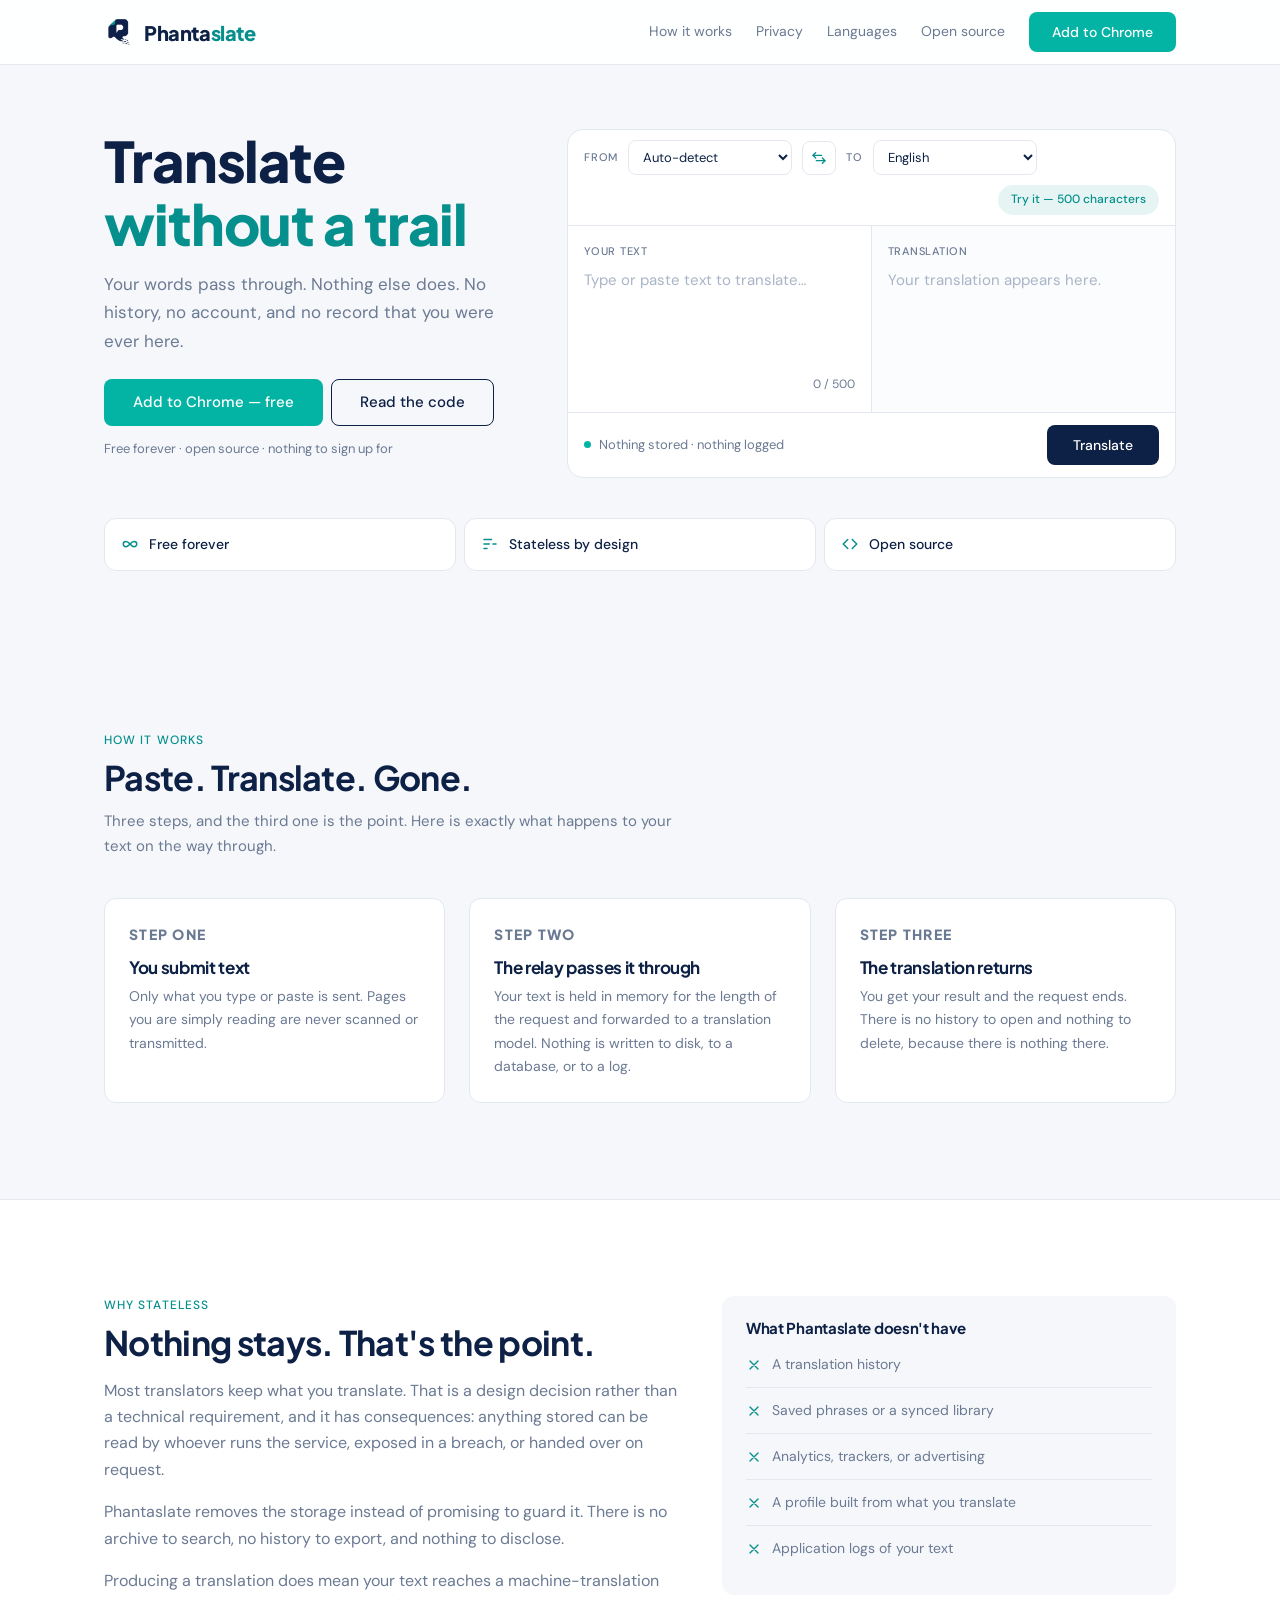
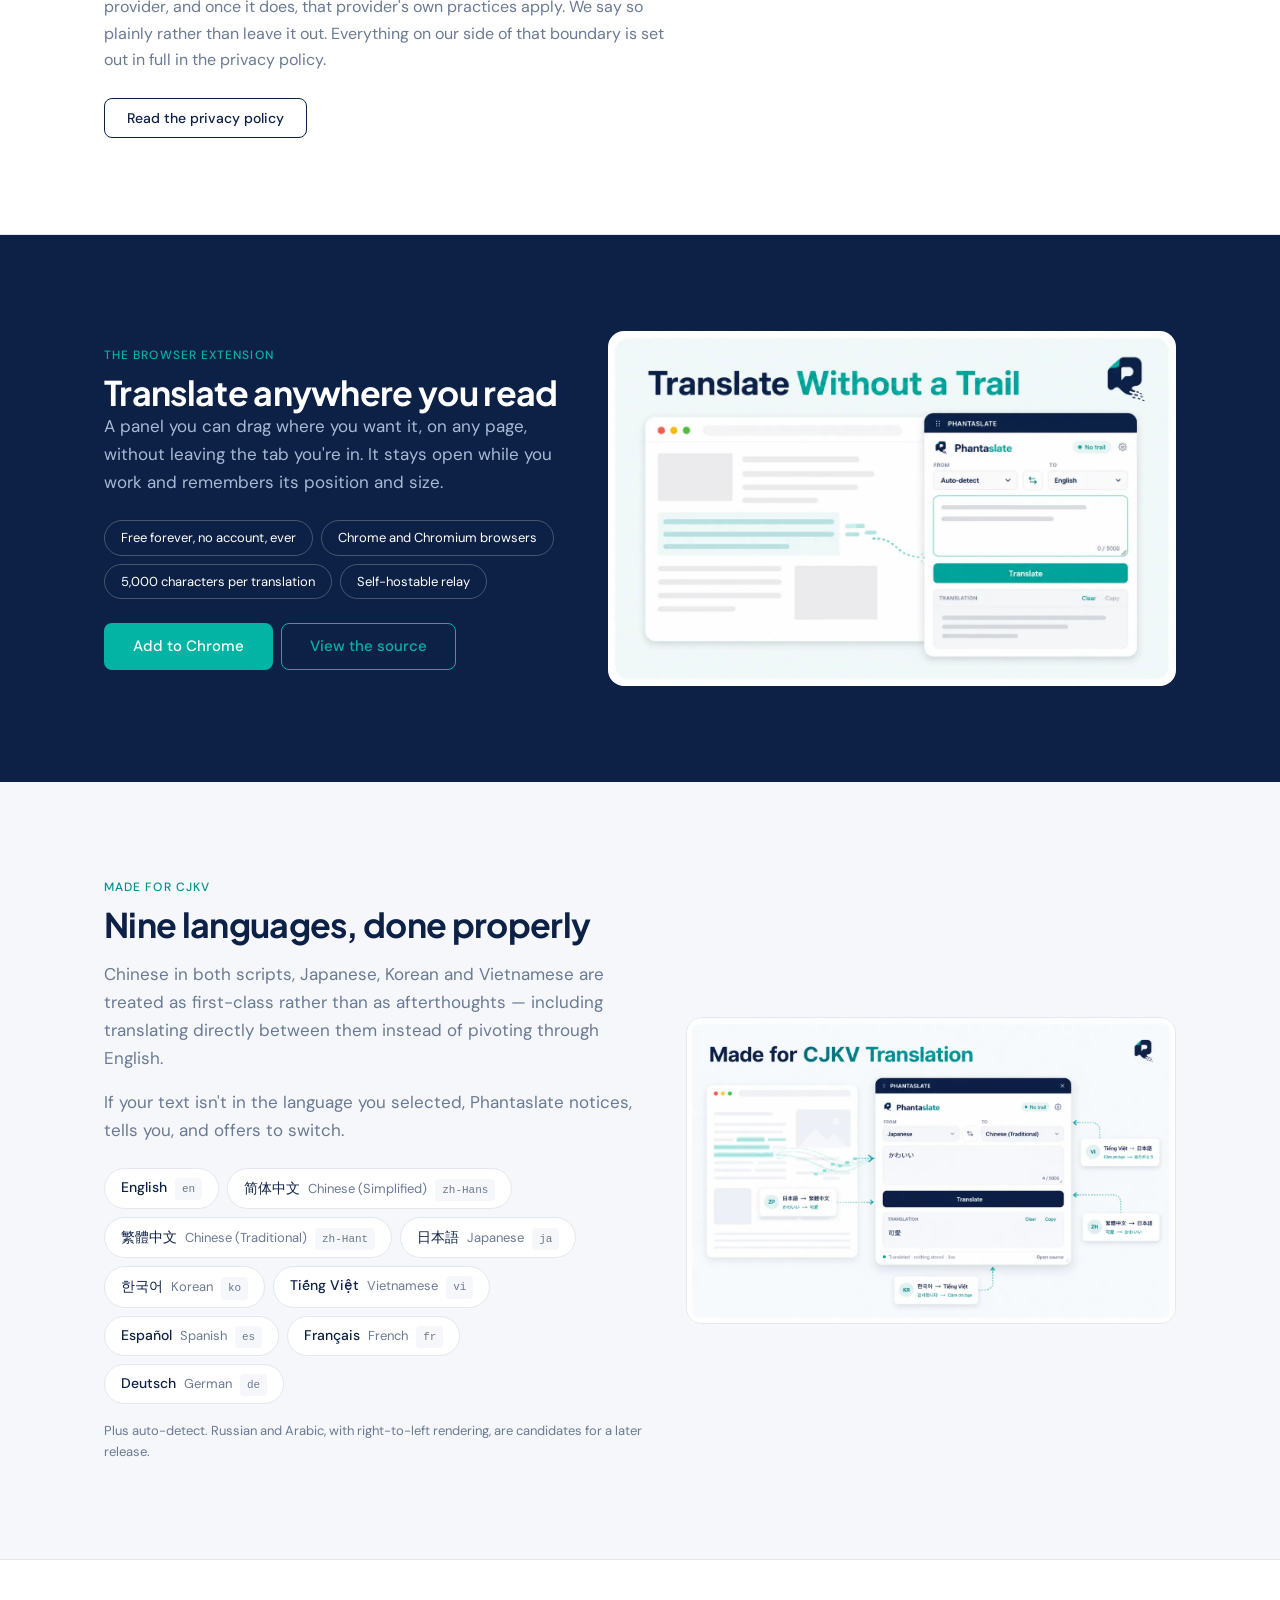
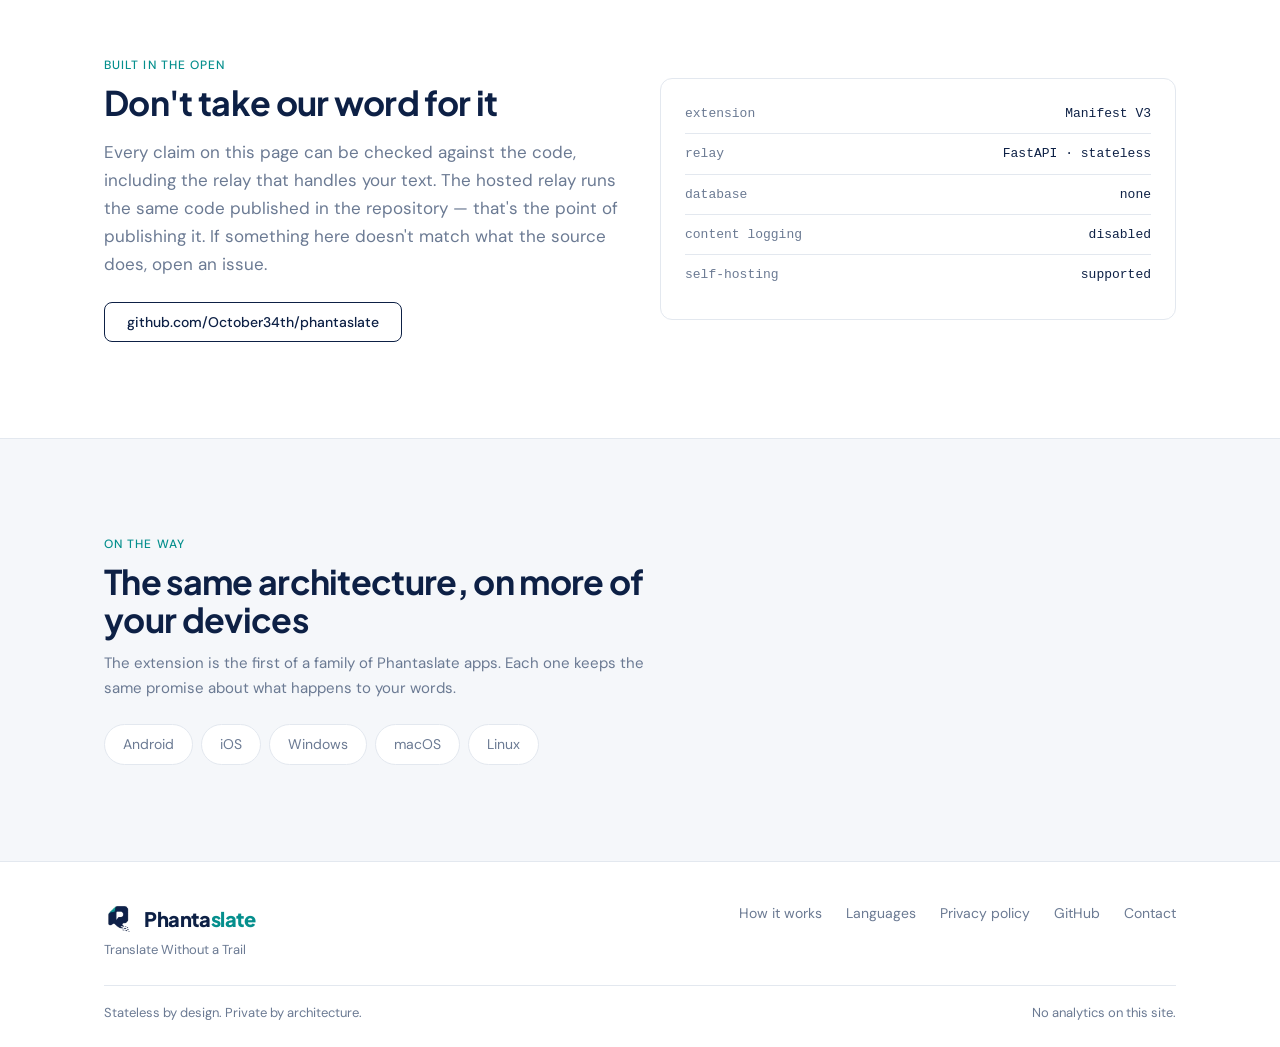
==== index.html @ 8ec45e98 "Upload first batch of Website files" ====
<!DOCTYPE html>
<html lang="en">
<head>
<meta charset="utf-8">
<meta name="viewport" content="width=device-width, initial-scale=1">
<meta name="theme-color" content="#0D2045">

<title>Phantaslate — Translate Without a Trail</title>
<meta name="description" content="A stateless translator. Your words pass through and nothing is stored, logged, or turned into a profile. Free, open-source browser extension built for CJKV.">

<link rel="canonical" href="https://phantaslate.com/">

<meta property="og:title" content="Phantaslate — Translate Without a Trail">
<meta property="og:description" content="A stateless translator. Your words pass through. Nothing else does.">
<meta property="og:type" content="website">
<meta property="og:url" content="https://phantaslate.com/">
<meta property="og:image" content="https://phantaslate.com/assets/img/introduction.png">
<meta property="og:image:width" content="1200">
<meta property="og:image:height" content="675">
<meta property="og:locale" content="en">
<meta name="twitter:card" content="summary_large_image">

<link rel="icon" href="assets/favicon/icon-32.png" sizes="32x32" type="image/png">
<link rel="icon" href="assets/favicon/icon-16.png" sizes="16x16" type="image/png">
<link rel="apple-touch-icon" href="assets/favicon/icon-128.png">
<link rel="manifest" href="site.webmanifest">


<link rel="preload" href="assets/fonts/plus-jakarta-sans-800.woff2" as="font" type="font/woff2" crossorigin>
<link rel="preload" href="assets/fonts/dm-sans-400.woff2" as="font" type="font/woff2" crossorigin>
<link rel="stylesheet" href="assets/css/fonts.css">
<link rel="stylesheet" href="assets/css/styles.css">
</head>
<body>

<a class="skip" href="#main">Skip to content</a>

<header class="site-header">
  <div class="shell header-inner">
    <a class="brand" href="/" aria-label="Phantaslate home">
      <picture>
        <source srcset="assets/img/mark-96.webp" type="image/webp">
        <img src="assets/img/mark-96.png" alt="" width="30" height="30" decoding="async">
      </picture>
      <span class="wordmark">Phanta<i>slate</i></span>
    </a>

    <nav class="site-nav" aria-label="Main">
      <a href="#how">How it works</a>
      <a href="privacy.html">Privacy</a>
      <a href="#languages">Languages</a>
      <a href="#open">Open source</a>
      <a class="btn btn-primary" href="#extension">Add to Chrome</a>
    </nav>
  </div>
</header>

<main id="main">

  <!-- ================================================================= HERO -->
  <div class="hero">
    <div class="shell hero-grid">
      <div>
        <h1>Translate<em>without a trail</em></h1>

        <p class="lede">Your words pass through. Nothing else does. No history, no account, and no record that you were ever here.</p>

        <div class="hero-actions">
          <a class="btn btn-primary btn-lg" href="#extension">Add to Chrome — free</a>
          <a class="btn btn-outline btn-lg" href="https://github.com/October34th/phantaslate">Read the code</a>
        </div>

        <p class="hero-note">Free forever · open source · nothing to sign up for</p>
      </div>

      <!-- Try-it panel. See DEMO_MODE at the top of assets/js/demo.js for
           how translation requests are currently handled. -->
      <div class="panel" id="demo">

        <div class="panel-bar">
          <label class="bar-label" for="from">From</label>
          <select class="lang-select" id="from" aria-label="Source language"></select>

          <button class="swap" id="swap" type="button" aria-label="Swap languages">
            <svg viewBox="0 0 24 24" fill="none" stroke="currentColor" stroke-width="2" stroke-linecap="round" stroke-linejoin="round" aria-hidden="true">
              <path d="M7 4 3 8l4 4"/><path d="M3 8h13"/><path d="m17 20 4-4-4-4"/><path d="M21 16H8"/>
            </svg>
          </button>

          <label class="bar-label" for="to">To</label>
          <select class="lang-select" id="to" aria-label="Target language"></select>

          <span class="cap-pill">Try it — 500 characters</span>
        </div>

        <div class="panes" id="panes">
          <div class="pane pane-source">
            <label class="pane-label" for="source">Your text</label>
            <textarea id="source" class="cjk-any" rows="4" maxlength="500" placeholder="Type or paste text to translate…"></textarea>
            <div class="pane-foot">
              <button class="linkbtn" id="clear" type="button" hidden>Clear</button>
              <span class="push" id="count">0 / 500</span>
            </div>
          </div>

          <div class="trail" aria-hidden="true">
            <span></span><span></span><span></span><span></span><span></span><span></span>
          </div>

          <div class="pane pane-target">
            <p class="pane-label">Translation</p>
            <div id="output" class="cjk-any" data-empty="Your translation appears here." aria-live="polite"></div>
            <div class="pane-foot">
              <span id="detected"></span>
              <button class="linkbtn push" id="copy" type="button" hidden>Copy</button>
            </div>
          </div>
        </div>

        <div class="panel-foot">
          <p class="status" id="status" data-state="idle">
            <span class="dot"></span><span id="status-text">Nothing stored · nothing logged</span>
          </p>
          <button id="translate" type="button">Translate</button>
        </div>

      </div>
    </div>
  </div>

  <!-- ================================================================ TRUST -->
  <ul class="shell trust">
    <li>
      <svg viewBox="0 0 24 24" fill="none" stroke="currentColor" stroke-width="2" stroke-linecap="round" aria-hidden="true">
        <path d="M12 12c-2 2.5-3.5 3.5-5.5 3.5a3.5 3.5 0 0 1 0-7C8.5 8.5 10 9.5 12 12s3.5 3.5 5.5 3.5a3.5 3.5 0 0 0 0-7c-2 0-3.5 1-5.5 3.5Z"/>
      </svg>
      Free forever
    </li>
    <li>
      <svg viewBox="0 0 24 24" fill="none" stroke="currentColor" stroke-width="2" stroke-linecap="round" stroke-linejoin="round" aria-hidden="true">
        <path d="M4 6h10"/><path d="M4 12h7"/><path d="M4 18h4"/><path d="M16 12h4"/>
      </svg>
      Stateless by design
    </li>
    <li>
      <svg viewBox="0 0 24 24" fill="none" stroke="currentColor" stroke-width="2" stroke-linecap="round" stroke-linejoin="round" aria-hidden="true">
        <path d="m9 18-6-6 6-6"/><path d="m15 6 6 6-6 6"/>
      </svg>
      Open source
    </li>
  </ul>

  <!-- ========================================================= HOW IT WORKS -->
  <section class="band" id="how">
    <div class="shell">
      <div class="section-head">
        <p class="eyebrow">How it works</p>
        <h2>Paste. Translate. Gone.</h2>
        <p class="muted">Three steps, and the third one is the point. Here is exactly what happens to your text on the way through.</p>
      </div>

      <div class="steps">
        <div class="step">
          <p class="step-mark">STEP ONE</p>
          <h3>You submit text</h3>
          <p>Only what you type or paste is sent. Pages you are simply reading are never scanned or transmitted.</p>
        </div>
        <div class="step">
          <p class="step-mark">STEP TWO</p>
          <h3>The relay passes it through</h3>
          <p>Your text is held in memory for the length of the request and forwarded to a translation model. Nothing is written to disk, to a database, or to a log.</p>
        </div>
        <div class="step">
          <p class="step-mark">STEP THREE</p>
          <h3>The translation returns</h3>
          <p>You get your result and the request ends. There is no history to open and nothing to delete, because there is nothing there.</p>
        </div>
      </div>
    </div>
  </section>

  <!-- ================================================================== WHY -->
  <section class="band band-white" id="why">
    <div class="shell why-grid">
      <div>
        <p class="eyebrow">Why stateless</p>
        <h2>Nothing stays. That's the point.</h2>

        <p class="lede mt-md">Most translators keep what you translate. That is a design decision rather than a technical requirement, and it has consequences: anything stored can be read by whoever runs the service, exposed in a breach, or handed over on request.</p>

        <p class="lede">Phantaslate removes the storage instead of promising to guard it. There is no archive to search, no history to export, and nothing to disclose.</p>

        <p class="lede">Producing a translation does mean your text reaches a machine-translation provider, and once it does, that provider's own practices apply. We say so plainly rather than leave it out. Everything on our side of that boundary is set out in full in the privacy policy.</p>

        <p class="mt-lg">
          <a class="btn btn-outline" href="privacy.html">Read the privacy policy</a>
        </p>
      </div>

      <div class="absent">
        <h3>What Phantaslate doesn't have</h3>
        <ul>
          <li>
            <svg viewBox="0 0 24 24" fill="none" stroke="currentColor" stroke-width="2" stroke-linecap="round" aria-hidden="true"><path d="M18 6 6 18M6 6l12 12"/></svg>
            A translation history
          </li>
          <li>
            <svg viewBox="0 0 24 24" fill="none" stroke="currentColor" stroke-width="2" stroke-linecap="round" aria-hidden="true"><path d="M18 6 6 18M6 6l12 12"/></svg>
            Saved phrases or a synced library
          </li>
          <li>
            <svg viewBox="0 0 24 24" fill="none" stroke="currentColor" stroke-width="2" stroke-linecap="round" aria-hidden="true"><path d="M18 6 6 18M6 6l12 12"/></svg>
            Analytics, trackers, or advertising
          </li>
          <li>
            <svg viewBox="0 0 24 24" fill="none" stroke="currentColor" stroke-width="2" stroke-linecap="round" aria-hidden="true"><path d="M18 6 6 18M6 6l12 12"/></svg>
            A profile built from what you translate
          </li>
          <li>
            <svg viewBox="0 0 24 24" fill="none" stroke="currentColor" stroke-width="2" stroke-linecap="round" aria-hidden="true"><path d="M18 6 6 18M6 6l12 12"/></svg>
            Application logs of your text
          </li>
        </ul>
      </div>
    </div>
  </section>

  <!-- ============================================================ EXTENSION -->
  <section class="band band-navy" id="extension">
    <div class="shell ext-grid">
      <div>
        <p class="eyebrow">The browser extension</p>
        <h2>Translate anywhere you read</h2>
        <p class="lede">A panel you can drag where you want it, on any page, without leaving the tab you're in. It stays open while you work and remembers its position and size.</p>

        <div class="ext-claims">
          <span class="claim">Free forever, no account, ever</span>
          <span class="claim">Chrome and Chromium browsers</span>
          <span class="claim">5,000 characters per translation</span>
          <span class="claim">Self-hostable relay</span>
        </div>

        <div class="ext-actions">
          <a class="btn btn-primary btn-lg" href="#">Add to Chrome</a>
          <a class="btn btn-onnavy btn-lg" href="https://github.com/October34th/phantaslate">View the source</a>
        </div>
      </div>

      <div class="shot">
        <picture>
          <source srcset="assets/img/screenshot-translate.webp" type="image/webp">
          <img src="assets/img/screenshot-translate.png"
               alt="The Phantaslate panel open beside a web page, translating text with a status line reading 'nothing stored'."
               width="1280" height="800" loading="lazy" decoding="async">
        </picture>
      </div>
    </div>
  </section>

  <!-- ============================================================ LANGUAGES -->
  <section class="band" id="languages">
    <div class="shell lang-grid">
      <div>
        <p class="eyebrow">Made for CJKV</p>
        <h2>Nine languages, done properly</h2>

        <p class="lede mt-md">Chinese in both scripts, Japanese, Korean and Vietnamese are treated as first-class rather than as afterthoughts — including translating directly between them instead of pivoting through English.</p>

        <p class="lede">If your text isn't in the language you selected, Phantaslate notices, tells you, and offers to switch.</p>

        <ul class="lang-chips">
          <li class="chip"><b lang="en">English</b> <code>en</code></li>
          <li class="chip"><b lang="zh-Hans">简体中文</b> <span>Chinese (Simplified)</span> <code>zh-Hans</code></li>
          <li class="chip"><b lang="zh-Hant">繁體中文</b> <span>Chinese (Traditional)</span> <code>zh-Hant</code></li>
          <li class="chip"><b lang="ja">日本語</b> <span>Japanese</span> <code>ja</code></li>
          <li class="chip"><b lang="ko">한국어</b> <span>Korean</span> <code>ko</code></li>
          <li class="chip"><b lang="vi">Tiếng Việt</b> <span>Vietnamese</span> <code>vi</code></li>
          <li class="chip"><b lang="es">Español</b> <span>Spanish</span> <code>es</code></li>
          <li class="chip"><b lang="fr">Français</b> <span>French</span> <code>fr</code></li>
          <li class="chip"><b lang="de">Deutsch</b> <span>German</span> <code>de</code></li>
        </ul>

        <p class="chip-note">Plus auto-detect. Russian and Arabic, with right-to-left rendering, are candidates for a later release.</p>
      </div>

      <div class="shot shot-light">
        <picture>
          <source srcset="assets/img/screenshot-cjkv.webp" type="image/webp">
          <img src="assets/img/screenshot-cjkv.png"
               alt="Phantaslate translating Japanese directly into Traditional Chinese, with Korean and Vietnamese pairs shown alongside."
               width="1280" height="800" loading="lazy" decoding="async">
        </picture>
      </div>
    </div>
  </section>

  <!-- ========================================================== OPEN SOURCE -->
  <section class="band band-white" id="open">
    <div class="shell open-grid">
      <div>
        <p class="eyebrow">Built in the open</p>
        <h2>Don't take our word for it</h2>

        <p class="lede mt-md">Every claim on this page can be checked against the code, including the relay that handles your text. The hosted relay runs the same code published in the repository — that's the point of publishing it. If something here doesn't match what the source does, open an issue.</p>

        <p class="mt-lg">
          <a class="btn btn-outline" href="https://github.com/October34th/phantaslate">github.com/October34th/phantaslate</a>
        </p>
      </div>

      <ul class="repo">
        <li><span>extension</span><span>Manifest V3</span></li>
        <li><span>relay</span><span>FastAPI · stateless</span></li>
        <li><span>database</span><span>none</span></li>
        <li><span>content logging</span><span>disabled</span></li>
        <li><span>self-hosting</span><span>supported</span></li>
      </ul>
    </div>
  </section>

  <!-- ============================================================ PLATFORMS -->
  <section class="band" id="platforms">
    <div class="shell">
      <div class="section-head mb-0">
        <p class="eyebrow">On the way</p>
        <h2>The same architecture, on more of your devices</h2>
        <p class="muted mt-sm">The extension is the first of a family of Phantaslate apps. Each one keeps the same promise about what happens to your words.</p>

        <ul class="platform-list">
          <li class="platform">Android</li>
          <li class="platform">iOS</li>
          <li class="platform">Windows</li>
          <li class="platform">macOS</li>
          <li class="platform">Linux</li>
        </ul>
      </div>
    </div>
  </section>

</main>

<footer class="site-footer">
  <div class="shell">
    <div class="footer-grid">
      <div>
        <a class="brand" href="/" aria-label="Phantaslate home">
          <picture>
        <source srcset="assets/img/mark-96.webp" type="image/webp">
        <img src="assets/img/mark-96.png" alt="" width="30" height="30" decoding="async">
      </picture>
          <span class="wordmark">Phanta<i>slate</i></span>
        </a>
        <p class="small muted mt-xs">Translate Without a Trail</p>
      </div>

      <nav class="footer-nav" aria-label="Footer">
        <a href="#how">How it works</a>
        <a href="#languages">Languages</a>
        <a href="privacy.html">Privacy policy</a>
        <a href="https://github.com/October34th/phantaslate">GitHub</a>
        <a href="mailto:cdxyu@tuta.com">Contact</a>
      </nav>
    </div>

    <div class="footer-base">
      <span>Stateless by design. Private by architecture.</span>
      <span>No analytics on this site.</span>
    </div>
  </div>
</footer>

<script src="assets/js/demo.js"></script>
</body>
</html>
---- assets/css/fonts.css ----
/* =====================================================================
   Phantaslate — phantaslate.com
   assets/css/fonts.css

   Fonts are self-hosted. Nothing on this site requests a file from a
   third party at page load — no Google Fonts, no CDN, no font service.

   Why that matters here specifically
   ---------------------------------
   fonts.googleapis.com and fonts.gstatic.com are unreachable from
   mainland China. Phantaslate is built CJKV-first, so a font dependency
   that hangs until timeout for a large share of the intended audience is
   not an acceptable default. Serving fonts from our own origin means
   they load with the page or fail with it — never separately.
   ===================================================================== */

/* --------------------------------------------------- Plus Jakarta Sans */
@font-face{
  font-family:'Plus Jakarta Sans';
  font-style:normal;
  font-weight:700;
  font-display:swap;
  src:local('Plus Jakarta Sans Bold'),
      url('../fonts/plus-jakarta-sans-700.woff2') format('woff2');
}

@font-face{
  font-family:'Plus Jakarta Sans';
  font-style:normal;
  font-weight:800;
  font-display:swap;
  src:local('Plus Jakarta Sans ExtraBold'),
      url('../fonts/plus-jakarta-sans-800.woff2') format('woff2');
}

/* =====================================================================
   DM Sans, plus Vietnamese

   'DM Sans' below resolves to TWO different font files depending on the
   character being drawn, both under the one family name. This is a
   standard technique, not a hack: several @font-face rules can share a
   font-family, each scoped to a unicode-range, and the browser picks
   whichever rule's range contains the character it's about to draw.

   Why this exists: DM Sans has no Vietnamese glyphs published by Google,
   on any weight, at any subset — confirmed against the family's own
   language list, not assumed. Vietnamese stacks a tone mark on an
   already-modified vowel (e with circumflex and acute, for example),
   and those precomposed codepoints simply were never drawn for this
   typeface.

   The fix is Be Vietnam Pro's Vietnamese-only glyphs, loaded under the
   'DM Sans' name and restricted with unicode-range to exactly the block
   DM Sans is missing. Everywhere else in the CSS still just says
   font-family: var(--body) — nothing about how a component is styled
   needs to know or care that two files are involved.

   ---------------------------------------------------------------------
   A note on file size
   ---------------------------------------------------------------------
   The be-vietnam-pro-*.woff2 files are latin+vietnamese cuts, because
   google-webfonts-helper merges selected subsets into one file per
   weight — there's no way to get vietnamese on its own from it. So each
   file carries a full Latin alphabet this site will never draw from it,
   costing roughly 19KB of the 27KB.

   unicode-range still does its job: the Latin glyphs inside are never
   USED, because the range below doesn't claim any Latin codepoints. The
   waste is download weight, not rendering ambiguity.

   Worth revisiting if page weight ever becomes a real constraint — a
   proper vietnamese-only subset via pyftsubset or fonttools would cut
   both files to well under 10KB. Not worth the build step today.
   ===================================================================== */

@font-face{
  font-family:'DM Sans';
  font-style:normal;
  font-weight:400;
  font-display:swap;
  src:url('../fonts/be-vietnam-pro-400.woff2') format('woff2');
  unicode-range:U+0102-0103,U+0110-0111,U+0128-0129,U+0168-0169,U+01A0-01A1,
                U+01AF-01B0,U+0300-0301,U+0303-0304,U+0308-0309,U+0323,
                U+0329,U+1EA0-1EF9,U+20AB;
}

@font-face{
  font-family:'DM Sans';
  font-style:normal;
  font-weight:500;
  font-display:swap;
  src:url('../fonts/be-vietnam-pro-500.woff2') format('woff2');
  unicode-range:U+0102-0103,U+0110-0111,U+0128-0129,U+0168-0169,U+01A0-01A1,
                U+01AF-01B0,U+0300-0301,U+0303-0304,U+0308-0309,U+0323,
                U+0329,U+1EA0-1EF9,U+20AB;
}

/* The general-purpose faces. No unicode-range means "everything the two
   rules above didn't already claim" — so these MUST come after the
   Vietnamese-scoped rules above, not before. Same family name, same
   weights, so nothing calling font-family: var(--body) changes at all. */
@font-face{
  font-family:'DM Sans';
  font-style:normal;
  font-weight:400;
  font-display:swap;
  src:local('DM Sans Regular'),
      url('../fonts/dm-sans-400.woff2') format('woff2');
}

@font-face{
  font-family:'DM Sans';
  font-style:normal;
  font-weight:500;
  font-display:swap;
  src:local('DM Sans Medium'),
      url('../fonts/dm-sans-500.woff2') format('woff2');
}

/* =====================================================================
   CJKV rendering

   Latin typefaces contain no CJK glyphs, so the browser falls back
   per-character for Chinese, Japanese and Korean text. Left to its own
   devices it often picks badly.

   Worse, Han unification means Chinese and Japanese share codepoints
   while rendering those characters differently. A single font-family
   list cannot tell them apart. The language has to be declared, and
   then matched with :lang().

   Which is why CJKV text in the markup carries a lang attribute, and
   why demo.js sets lang on the panel's two text areas as the selected
   languages change. Vietnamese no longer needs this treatment — the
   unicode-range rules above select the right glyph per character
   automatically, without depending on an ancestor's lang attribute.
   lang="vi" stays in the markup regardless, for screen readers.
   ===================================================================== */

:root{
  --cjk-sc:"PingFang SC","Hiragino Sans GB","Microsoft YaHei","Noto Sans CJK SC","Source Han Sans SC","WenQuanYi Micro Hei";
  --cjk-tc:"PingFang TC","Hiragino Sans CNS","Microsoft JhengHei","Noto Sans CJK TC","Source Han Sans TC";
  --cjk-jp:"Hiragino Sans","Hiragino Kaku Gothic ProN","Yu Gothic","Meiryo","Noto Sans CJK JP","Source Han Sans JP";
  --cjk-kr:"Apple SD Gothic Neo","Malgun Gothic","Noto Sans CJK KR","Source Han Sans KR","Nanum Gothic";
}

:lang(zh-Hans),:lang(zh-CN),:lang(zh){font-family:var(--body),var(--cjk-sc),sans-serif}
:lang(zh-Hant),:lang(zh-TW),:lang(zh-HK){font-family:var(--body),var(--cjk-tc),sans-serif}
:lang(ja){font-family:var(--body),var(--cjk-jp),sans-serif}
:lang(ko){font-family:var(--body),var(--cjk-kr),sans-serif}

/* CJK glyphs sit taller in their em box than Latin ones, so the same
   line-height reads cramped. Vietnamese uses ordinary Latin metrics and
   doesn't need this. */
:lang(zh-Hans),:lang(zh-Hant),:lang(ja),:lang(ko){line-height:1.75}

/* Where the language genuinely isn't known — the demo input before
   anything is typed — accept any CJK face rather than let the browser
   guess from a Latin-only list. */
.cjk-any{
  font-family:var(--body),var(--cjk-sc),var(--cjk-jp),var(--cjk-kr),sans-serif;
}

/* =====================================================================
   Plus Jakarta Sans and Vietnamese — a separate, smaller note

   The display face doesn't get the unicode-range treatment above,
   because it doesn't need it: Plus Jakarta Sans has a real, Google-
   published Vietnamese subset of its own. If this site ever sets
   Vietnamese text in a heading, re-cut plus-jakarta-sans-700/800.woff2
   with vietnamese ticked at gwfh.mranftl.com and replace the two files
   — no splicing required, because the gap this file works around
   doesn't exist for that family.
   ===================================================================== */
---- assets/css/styles.css ----
/* =====================================================================
   Phantaslate — phantaslate.com
   assets/css/styles.css

   Token values come from Phantaslate_Brand_Identity.md. Do not
   approximate the hex values; other brand assets depend on them being
   exact.
   ===================================================================== */

/* ---------------------------------------------------------------- 1. tokens */
:root{
  /* palette */
  --navy:#0D2045;
  --navy-deep:#0C1C44;
  --teal:#03B4A5;
  --teal-deep:#058F8D;
  --page:#F5F7FA;
  --white:#FFFFFF;
  --slate:#6B7A93;

  /* derived neutrals — kept out of the brand doc on purpose, these are
     interface-only greys, not brand colours */
  --line:#E3E8EF;
  --line-soft:#EDF1F6;
  --teal-wash:#E6F5F3;
  --alert:#C2543F;

  /* spacing — 4px grid */
  --xs:4px;
  --sm:8px;
  --md:16px;
  --lg:24px;
  --xl:40px;
  --xxl:64px;
  --xxxl:96px;

  /* radii */
  --r-sm:8px;
  --r-md:16px;
  --r-pill:100px;

  /* type */
  /* Fallbacks are ordered so the page still looks deliberate if the
     self-hosted woff2 files are missing or slow. See fonts.css. */
  --display:'Plus Jakarta Sans','Segoe UI Variable Display','Segoe UI',Roboto,-apple-system,system-ui,sans-serif;
  --body:'DM Sans','Segoe UI Variable Text','Segoe UI',Roboto,-apple-system,system-ui,sans-serif;
  --mono:ui-monospace,SFMono-Regular,'Cascadia Mono',Menlo,monospace;

  --shell:1120px;
  --header-h:64px;
}

/* ---------------------------------------------------------------- 2. reset */
*,*::before,*::after{box-sizing:border-box}

html{scroll-behavior:smooth;scroll-padding-top:calc(var(--header-h) + var(--md))}

body{
  margin:0;
  background:var(--page);
  color:var(--navy);
  font-family:var(--body);
  font-size:15px;
  line-height:1.65;
  -webkit-font-smoothing:antialiased;
  text-rendering:optimizeLegibility;
}

img{max-width:100%;height:auto;display:block}
p{margin:0}
ul{margin:0;padding:0;list-style:none}
a{color:inherit}

:focus-visible{
  outline:2px solid var(--teal);
  outline-offset:3px;
  border-radius:var(--xs);
}

/* ---------------------------------------------------------------- 3. type */
h1,h2,h3,h4{
  font-family:var(--display);
  letter-spacing:-0.02em;
  margin:0;
  line-height:1.12;
}
h1{font-size:clamp(34px,5.4vw,56px);font-weight:800}
h2{font-size:clamp(24px,3.2vw,34px);font-weight:700}
h3{font-size:17px;font-weight:700}
h4{font-size:15px;font-weight:700}

.eyebrow{
  font-family:var(--body);
  font-size:12px;
  font-weight:500;
  letter-spacing:0.09em;
  text-transform:uppercase;
  color:var(--teal-deep);
  margin-bottom:var(--sm);
}

.lede{color:var(--slate);font-size:17px;max-width:58ch}
.lede + .lede{margin-top:var(--md)}

.muted{color:var(--slate)}
.small{font-size:13px}

/* ---------------------------------------------------------------- 4. layout */
.shell{max-width:var(--shell);margin:0 auto;padding-left:var(--lg);padding-right:var(--lg)}

.band{padding-top:var(--xxxl);padding-bottom:var(--xxxl)}
.band-tight{padding-top:var(--xl);padding-bottom:var(--xl)}
.band-white{background:var(--white);border-top:1px solid var(--line);border-bottom:1px solid var(--line)}
.band-navy{background:var(--navy);color:var(--white)}
.band-navy .lede{color:#A9BAD6}
.band-navy .eyebrow{color:var(--teal)}

.section-head{max-width:58ch;margin-bottom:var(--xl)}
.section-head h2{margin-bottom:12px}

.skip{
  position:absolute;
  left:-9999px;
  top:0;
  z-index:100;
  background:var(--navy);
  color:var(--white);
  padding:var(--sm) var(--md);
  border-radius:0 0 var(--r-sm) 0;
  text-decoration:none;
}
.skip:focus{left:0}

/* ---------------------------------------------------------------- 5. buttons */
.btn{
  display:inline-flex;
  align-items:center;
  justify-content:center;
  gap:var(--sm);
  font-family:var(--body);
  font-size:14px;
  font-weight:500;
  line-height:1;
  padding:12px 22px;
  border-radius:var(--r-sm);
  border:1px solid transparent;
  text-decoration:none;
  cursor:pointer;
  white-space:nowrap;
  transition:background .15s ease,border-color .15s ease,color .15s ease;
}
.btn svg{width:16px;height:16px;flex-shrink:0}

.btn-primary{background:var(--teal);color:var(--white)}
.btn-primary:hover{background:var(--teal-deep)}

.btn-outline{background:transparent;color:var(--navy);border-color:var(--navy)}
.btn-outline:hover{background:var(--navy);color:var(--white)}

.btn-onnavy{background:transparent;color:var(--teal);border-color:var(--teal)}
.btn-onnavy:hover{background:var(--teal);color:var(--navy-deep)}

.btn-lg{padding:15px 28px;font-size:15px}

.linkbtn{
  background:none;
  border:0;
  padding:0;
  font:inherit;
  color:var(--teal-deep);
  font-weight:500;
  cursor:pointer;
}
.linkbtn:hover{text-decoration:underline}
.linkbtn[hidden]{display:none}

.textlink{color:var(--teal-deep);text-decoration:underline;text-underline-offset:3px}
.textlink:hover{color:var(--navy)}

/* ---------------------------------------------------------------- 6. header */
.site-header{
  position:sticky;
  top:0;
  z-index:50;
  background:rgba(255,255,255,.9);
  backdrop-filter:saturate(170%) blur(10px);
  -webkit-backdrop-filter:saturate(170%) blur(10px);
  border-bottom:1px solid var(--line);
}
.header-inner{
  display:flex;
  align-items:center;
  justify-content:space-between;
  gap:var(--md);
  height:var(--header-h);
}

.brand{display:flex;align-items:center;gap:10px;text-decoration:none}
.brand img{width:30px;height:30px}

.wordmark{
  font-family:var(--display);
  font-weight:800;
  font-size:20px;
  letter-spacing:-0.02em;
  color:var(--navy);
}
.wordmark i{font-style:normal;color:var(--teal-deep)}

.site-nav{display:flex;align-items:center;gap:var(--lg)}
.site-nav a{color:var(--slate);text-decoration:none;font-size:14px}
.site-nav a:hover{color:var(--navy)}
.site-nav a.btn{color:var(--white)}
.site-nav a.btn:hover{color:var(--white)}

/* ---------------------------------------------------------------- 7. hero */
.hero{padding-top:var(--xxl);padding-bottom:var(--xl)}
.hero-grid{
  display:grid;
  grid-template-columns:minmax(0,.82fr) minmax(0,1.18fr);
  gap:var(--xl);
  align-items:start;
}
.hero h1{margin-bottom:var(--md)}
.hero h1 em{font-style:normal;color:var(--teal-deep);display:block}
.hero .lede{margin-bottom:var(--lg)}
.hero-actions{display:flex;flex-wrap:wrap;gap:var(--sm);margin-bottom:12px}
.hero-note{font-size:13px;color:var(--slate)}

/* ---------------------------------------------------------------- 8. demo panel */
.panel{
  background:var(--white);
  border:1px solid var(--line);
  border-radius:var(--r-md);
  overflow:hidden;
}

.panel-bar{
  display:flex;
  align-items:center;
  gap:10px;
  padding:10px var(--md);
  border-bottom:1px solid var(--line);
  flex-wrap:wrap;
}
.bar-label{
  font-size:11px;
  font-weight:500;
  letter-spacing:.07em;
  text-transform:uppercase;
  color:var(--slate);
}
.lang-select{
  font-family:var(--body);
  font-size:13px;
  color:var(--navy);
  background:var(--white);
  border:1px solid var(--line);
  border-radius:var(--r-sm);
  padding:7px 10px;
  cursor:pointer;
  max-width:170px;
}
.lang-select:hover{border-color:var(--teal)}

.swap{
  background:var(--white);
  border:1px solid var(--line);
  border-radius:var(--r-sm);
  width:34px;
  height:34px;
  display:grid;
  place-items:center;
  cursor:pointer;
  color:var(--teal-deep);
  flex-shrink:0;
}
.swap:hover{border-color:var(--teal)}
.swap svg{width:16px;height:16px}

.cap-pill{
  margin-left:auto;
  background:var(--teal-wash);
  color:var(--teal-deep);
  font-size:12px;
  font-weight:500;
  padding:5px 13px;
  border-radius:var(--r-pill);
}

.panes{display:grid;grid-template-columns:1fr 1fr;position:relative}

.pane{padding:var(--md);min-height:186px;display:flex;flex-direction:column}
.pane-source{border-right:1px solid var(--line)}
.pane-target{background:#FBFCFD}

.pane-label{
  font-size:11px;
  font-weight:500;
  letter-spacing:.07em;
  text-transform:uppercase;
  color:var(--slate);
  margin-bottom:var(--sm);
}

#source{
  flex:1;
  width:100%;
  border:0;
  padding:0;
  resize:none;
  background:transparent;
  font-family:var(--body);
  font-size:15px;
  line-height:1.6;
  color:var(--navy);
}
#source::placeholder{color:#A9B4C6}
#source:focus{outline:none}

#output{
  flex:1;
  font-size:15px;
  line-height:1.6;
  white-space:pre-wrap;
  overflow-wrap:anywhere;
}
#output:empty::before{content:attr(data-empty);color:#A9B4C6}

.pane-foot{
  display:flex;
  align-items:center;
  justify-content:space-between;
  gap:var(--sm);
  margin-top:var(--sm);
  min-height:22px;
  font-size:12px;
  color:var(--slate);
}
.pane-foot .push{margin-left:auto}

.panel-foot{
  display:flex;
  align-items:center;
  justify-content:space-between;
  gap:var(--md);
  flex-wrap:wrap;
  padding:12px var(--md);
  border-top:1px solid var(--line);
}
.status{display:flex;align-items:center;gap:var(--sm);font-size:13px;color:var(--slate)}
.dot{width:7px;height:7px;border-radius:50%;background:var(--teal);flex-shrink:0}
.status[data-state="error"] .dot{background:var(--alert)}
.status[data-state="error"]{color:var(--alert)}

#translate{
  background:var(--navy);
  color:var(--white);
  border:0;
  border-radius:var(--r-sm);
  font-family:var(--body);
  font-size:14px;
  font-weight:500;
  padding:11px 26px;
  cursor:pointer;
}
#translate:hover{background:var(--navy-deep)}
#translate:disabled{opacity:.55;cursor:default}

/* --- signature: the dissolving trail ------------------------------------
   The logo's tail breaks into dashes. The same motif carries the text
   across the panel while a translation is in flight, and carries it away
   when the panel is cleared. This is the one animated moment on the page.
   ------------------------------------------------------------------------ */
.trail{
  position:absolute;
  left:50%;
  top:50%;
  transform:translate(-50%,-50%);
  display:flex;
  gap:5px;
  opacity:0;
  pointer-events:none;
  transition:opacity .2s ease;
}
.trail span{display:block;width:10px;height:3px;border-radius:2px;background:var(--teal)}

.panes.is-working .trail{opacity:1}
.panes.is-working .trail span{animation:drift .95s ease-in-out infinite}
.trail span:nth-child(1){animation-delay:0s}
.trail span:nth-child(2){animation-delay:.08s}
.trail span:nth-child(3){animation-delay:.16s}
.trail span:nth-child(4){animation-delay:.24s}
.trail span:nth-child(5){animation-delay:.32s}
.trail span:nth-child(6){animation-delay:.40s}

@keyframes drift{
  0%{opacity:0;transform:translateX(-12px)}
  40%{opacity:1;transform:translateX(0)}
  100%{opacity:0;transform:translateX(12px)}
}

.dissolving{animation:dissolve .45s ease forwards}
@keyframes dissolve{
  to{opacity:0;filter:blur(3px);transform:translateX(16px)}
}

/* ---------------------------------------------------------------- 9. trust row */
.trust{
  display:grid;
  grid-template-columns:repeat(3,1fr);
  gap:var(--sm);
  padding-bottom:var(--xxl);
}
.trust li{
  background:var(--white);
  border:1px solid var(--line);
  border-radius:12px;
  padding:14px var(--md);
  display:flex;
  align-items:center;
  gap:10px;
  font-size:14px;
  font-weight:500;
}
.trust svg{width:18px;height:18px;color:var(--teal-deep);flex-shrink:0}

/* ---------------------------------------------------------------- 10. steps */
.steps{display:grid;grid-template-columns:repeat(3,1fr);gap:var(--lg)}
.step{
  background:var(--white);
  border:1px solid var(--line);
  border-radius:12px;
  padding:var(--lg);
}
.step-mark{
  font-family:var(--display);
  font-weight:800;
  font-size:12px;
  letter-spacing:.09em;
  color:var(--teal-deep);
  margin-bottom:12px;
}
.step h3{margin-bottom:var(--sm)}
.step p{color:var(--slate);font-size:14px}

/* ---------------------------------------------------------------- 11. why */
.why-grid{
  display:grid;
  grid-template-columns:minmax(0,1.12fr) minmax(0,.88fr);
  gap:var(--xl);
  align-items:start;
}
.why-grid .lede{font-size:16px}

.absent{background:var(--page);border-radius:12px;padding:var(--lg)}
.absent h3{margin-bottom:var(--md);font-size:15px}
.absent li{
  display:flex;
  align-items:flex-start;
  gap:10px;
  padding:11px 0;
  border-top:1px solid var(--line);
  font-size:14px;
  color:var(--slate);
}
.absent li:first-child{border-top:0;padding-top:0}
.absent li svg{width:16px;height:16px;color:var(--teal-deep);flex-shrink:0;margin-top:4px}

/* ---------------------------------------------------------------- 12. extension */
.ext-grid{
  display:grid;
  grid-template-columns:minmax(0,.9fr) minmax(0,1.1fr);
  gap:var(--xl);
  align-items:center;
}
.ext-claims{display:flex;flex-wrap:wrap;gap:var(--sm);margin:var(--lg) 0}
.claim{
  border:1px solid rgba(255,255,255,.24);
  border-radius:var(--r-pill);
  padding:6px 16px;
  font-size:13px;
}
.ext-actions{display:flex;flex-wrap:wrap;gap:var(--sm)}

.shot{
  border-radius:var(--r-md);
  overflow:hidden;
  border:1px solid rgba(255,255,255,.14);
  background:var(--white);
}
.shot-light{border-color:var(--line)}

/* ---------------------------------------------------------------- 13. languages */
.lang-grid{
  display:grid;
  grid-template-columns:minmax(0,1.05fr) minmax(0,.95fr);
  gap:var(--xl);
  align-items:center;
}
.lang-chips{display:flex;flex-wrap:wrap;gap:var(--sm);margin-top:var(--lg)}
.chip{
  background:var(--white);
  border:1px solid var(--line);
  border-radius:var(--r-pill);
  padding:7px 16px;
  font-size:14px;
  display:inline-flex;
  align-items:baseline;
  gap:var(--sm);
}
.chip b{font-weight:500}
.chip span{color:var(--slate);font-size:13px}
.chip code{
  font-family:var(--mono);
  font-size:11px;
  color:var(--slate);
  background:var(--page);
  padding:2px 7px;
  border-radius:var(--xs);
}
.chip-note{margin-top:var(--md);font-size:13px;color:var(--slate)}

/* ---------------------------------------------------------------- 14. open source */
.open-grid{
  display:grid;
  grid-template-columns:minmax(0,1fr) minmax(0,1fr);
  gap:var(--xl);
  align-items:center;
}
.repo{
  background:var(--white);
  border:1px solid var(--line);
  border-radius:12px;
  padding:var(--lg);
  font-family:var(--mono);
  font-size:13px;
}
.repo li{
  display:flex;
  justify-content:space-between;
  gap:var(--md);
  padding:9px 0;
  border-top:1px solid var(--line);
  color:var(--slate);
}
.repo li:first-child{border-top:0;padding-top:0}
.repo li span:last-child{color:var(--navy)}

/* ---------------------------------------------------------------- 15. platforms */
.platform-list{display:flex;flex-wrap:wrap;gap:var(--sm);margin-top:var(--lg)}
.platform{
  background:var(--white);
  border:1px solid var(--line);
  border-radius:var(--r-pill);
  padding:8px 18px;
  font-size:14px;
  color:var(--slate);
}

/* ---------------------------------------------------------------- 16. footer */
.site-footer{
  background:var(--white);
  border-top:1px solid var(--line);
  padding-top:var(--xl);
  padding-bottom:var(--lg);
}
.footer-grid{
  display:flex;
  justify-content:space-between;
  gap:var(--lg);
  flex-wrap:wrap;
  margin-bottom:var(--lg);
}
.footer-nav{display:flex;gap:var(--lg);flex-wrap:wrap;font-size:14px}
.footer-nav a{color:var(--slate);text-decoration:none}
.footer-nav a:hover{color:var(--navy)}
.footer-base{
  border-top:1px solid var(--line);
  padding-top:var(--md);
  display:flex;
  justify-content:space-between;
  gap:var(--md);
  flex-wrap:wrap;
  font-size:13px;
  color:var(--slate);
}

/* ---------------------------------------------------------------- 17. prose (privacy page) */
.page-head{padding-top:var(--xxl);padding-bottom:var(--lg)}
.page-head h1{font-size:clamp(30px,4.4vw,44px);margin-bottom:12px}

.prose{max-width:74ch;padding-bottom:var(--xxl)}
.prose h2{
  font-size:22px;
  margin-top:var(--xxl);
  margin-bottom:var(--md);
  padding-bottom:var(--sm);
  border-bottom:1px solid var(--line);
}
.prose h3{margin-top:var(--xl);margin-bottom:var(--sm)}
.prose p{margin-bottom:var(--md);color:#33456B}
.prose ul.bullets{margin:0 0 var(--md);padding-left:0}
.prose ul.bullets li{
  position:relative;
  padding-left:var(--lg);
  margin-bottom:var(--sm);
  color:#33456B;
}
.prose ul.bullets li::before{
  content:"";
  position:absolute;
  left:0;
  top:11px;
  width:10px;
  height:3px;
  border-radius:2px;
  background:var(--teal);
}
.prose strong{font-weight:500;color:var(--navy)}

.prose table{
  width:100%;
  border-collapse:collapse;
  margin-bottom:var(--md);
  font-size:14px;
}
.prose th,.prose td{
  text-align:left;
  padding:11px var(--md);
  border-bottom:1px solid var(--line);
  vertical-align:top;
}
.prose th{
  font-weight:500;
  font-size:12px;
  letter-spacing:.06em;
  text-transform:uppercase;
  color:var(--slate);
  background:var(--white);
}
.prose td{color:#33456B}
.prose code{
  font-family:var(--mono);
  font-size:13px;
  background:var(--white);
  border:1px solid var(--line);
  border-radius:var(--xs);
  padding:1px 6px;
}

.callout{
  background:var(--white);
  border:1px solid var(--line);
  border-left:3px solid var(--teal);
  border-radius:var(--r-sm);
  padding:var(--lg);
  margin-bottom:var(--md);
}
.callout p:last-child{margin-bottom:0}

.summary-card{
  background:var(--white);
  border:1px solid var(--line);
  border-radius:12px;
  padding:var(--lg);
  margin-bottom:var(--lg);
}
.summary-card p:last-child{margin-bottom:0}

.toc{
  background:var(--white);
  border:1px solid var(--line);
  border-radius:12px;
  padding:var(--lg);
  margin-bottom:var(--xl);
}
.toc h2{
  font-size:12px;
  letter-spacing:.09em;
  text-transform:uppercase;
  color:var(--slate);
  border:0;
  margin:0 0 var(--sm);
  padding:0;
  font-family:var(--body);
  font-weight:500;
}
.toc ol{margin:0;padding-left:var(--lg);color:var(--slate);font-size:14px}
.toc li{padding:3px 0}
.toc a{color:var(--slate);text-decoration:none}
.toc a:hover{color:var(--teal-deep);text-decoration:underline}

/* ---------------------------------------------------------------- 18. error page */
.error-wrap{
  min-height:60vh;
  display:grid;
  place-items:center;
  text-align:center;
  padding-top:var(--xxl);
  padding-bottom:var(--xxl);
}
.error-wrap .trail-static{
  display:flex;
  gap:6px;
  justify-content:center;
  margin-bottom:var(--lg);
}
.error-wrap .trail-static span{
  display:block;
  width:14px;
  height:4px;
  border-radius:2px;
  background:var(--teal);
}
.error-wrap .trail-static span:nth-child(2){opacity:.7}
.error-wrap .trail-static span:nth-child(3){opacity:.45}
.error-wrap .trail-static span:nth-child(4){opacity:.2}

/* ---------------------------------------------------------------- 19. responsive */
@media (max-width:960px){
  .hero-grid,
  .why-grid,
  .ext-grid,
  .open-grid,
  .lang-grid{grid-template-columns:1fr;gap:var(--lg)}

  .steps{grid-template-columns:1fr}
  .trust{grid-template-columns:1fr}

  .site-nav a:not(.btn){display:none}

  .hero{padding-top:var(--xl)}
  .band{padding-top:var(--xl);padding-bottom:var(--xl)}
}

@media (max-width:640px){
  .shell{padding-left:var(--md);padding-right:var(--md)}

  .panes{grid-template-columns:1fr}
  .pane-source{border-right:0;border-bottom:1px solid var(--line)}
  .trail{display:none}
  .cap-pill{margin-left:0;order:99}

  .panel-foot{flex-direction:column;align-items:stretch}
  #translate{width:100%}

  .prose table{display:block;overflow-x:auto}
}

/* ---------------------------------------------------------------- 20. motion */
@media (prefers-reduced-motion:reduce){
  html{scroll-behavior:auto}
  *,*::before,*::after{
    animation-duration:.001ms !important;
    animation-iteration-count:1 !important;
    transition-duration:.001ms !important;
  }
}

/* ---------------------------------------------------------------- 21. print */
@media print{
  .site-header,.site-footer,.panel,.hero-actions{display:none}
  body{background:#fff}
}

/* ---------------------------------------------------------------- 22. utilities
   A deliberately tiny set. These exist so no HTML file needs an inline
   style attribute — the Content-Security-Policy in _headers omits
   'unsafe-inline' for style-src, so inline styles are blocked in
   production while still working locally. That combination ships
   silently broken pages, so keep it to classes.
   ------------------------------------------------------------------ */
.mt-0{margin-top:0}
.mt-xs{margin-top:var(--xs)}
.mt-sm{margin-top:12px}
.mt-md{margin-top:var(--md)}
.mt-lg{margin-top:var(--lg)}
.mb-0{margin-bottom:0}
.centered{margin-left:auto;margin-right:auto}
.bare{border:0;padding-top:0}
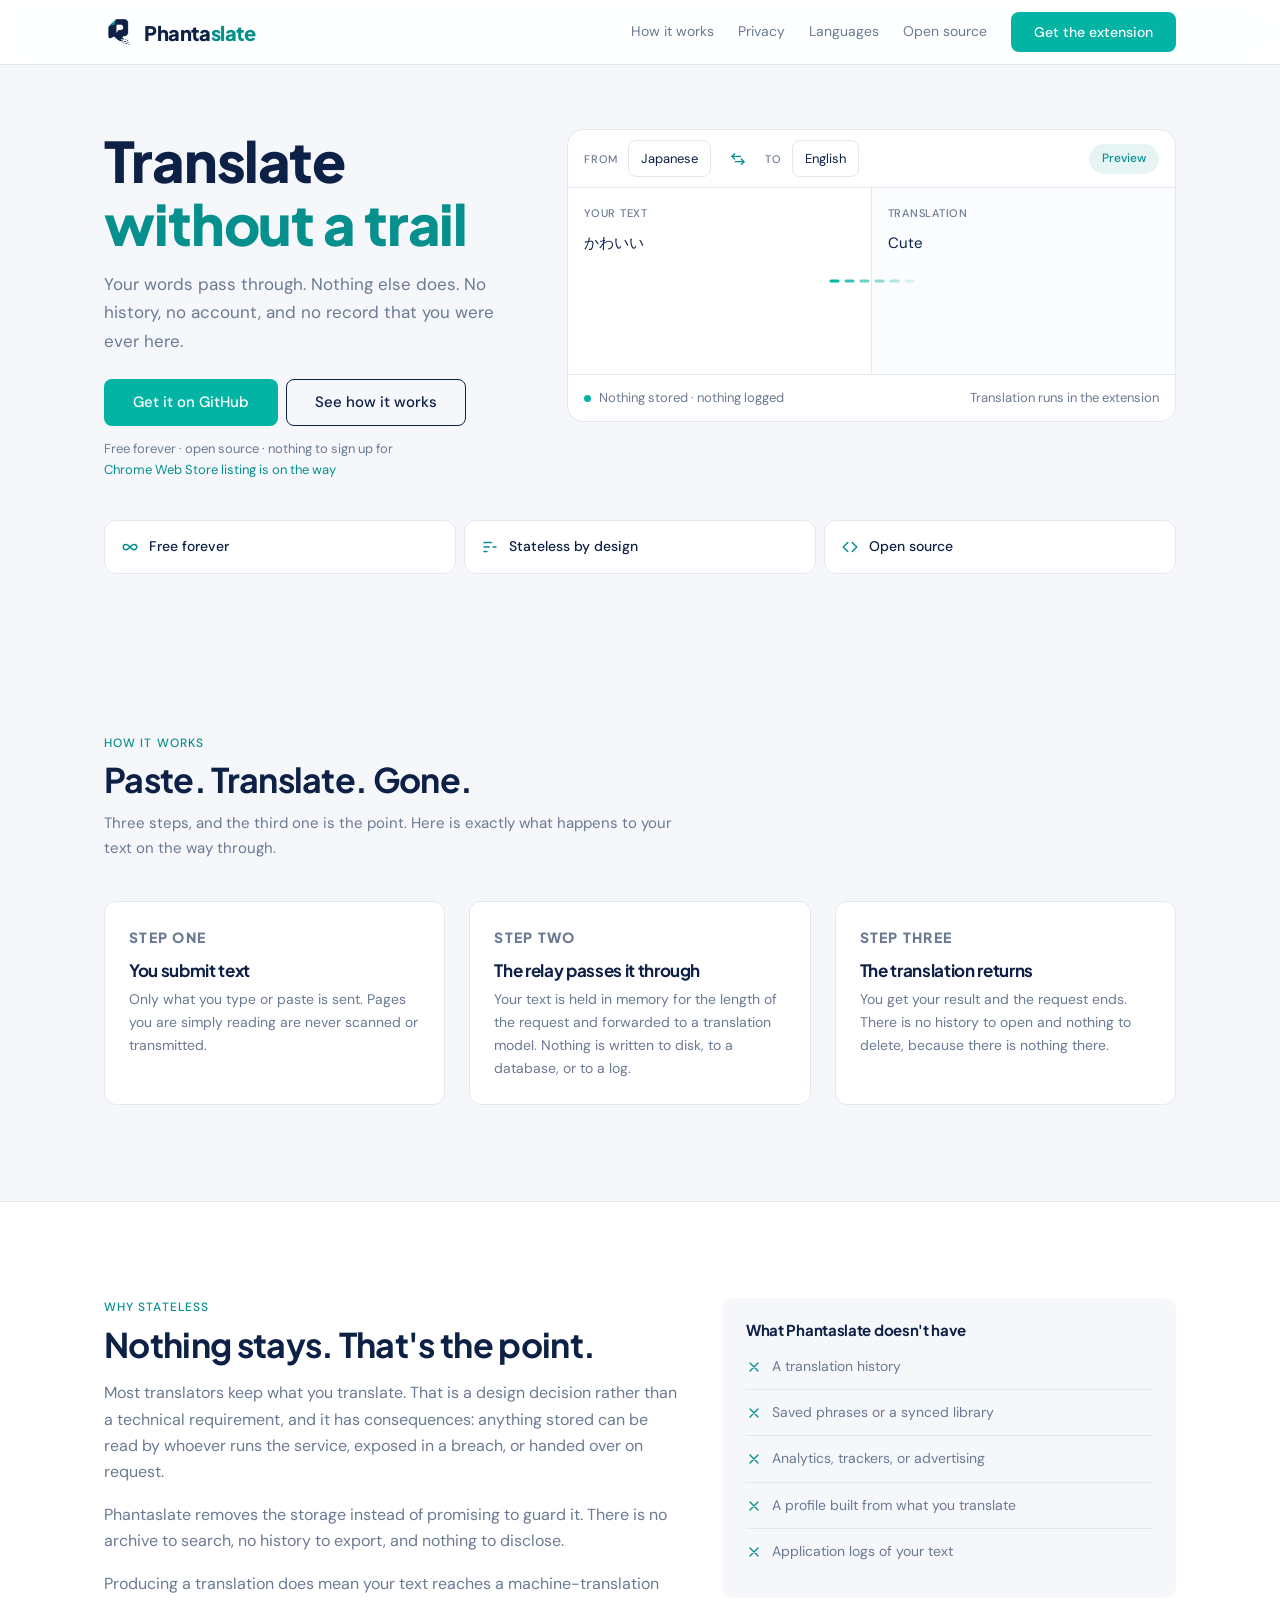
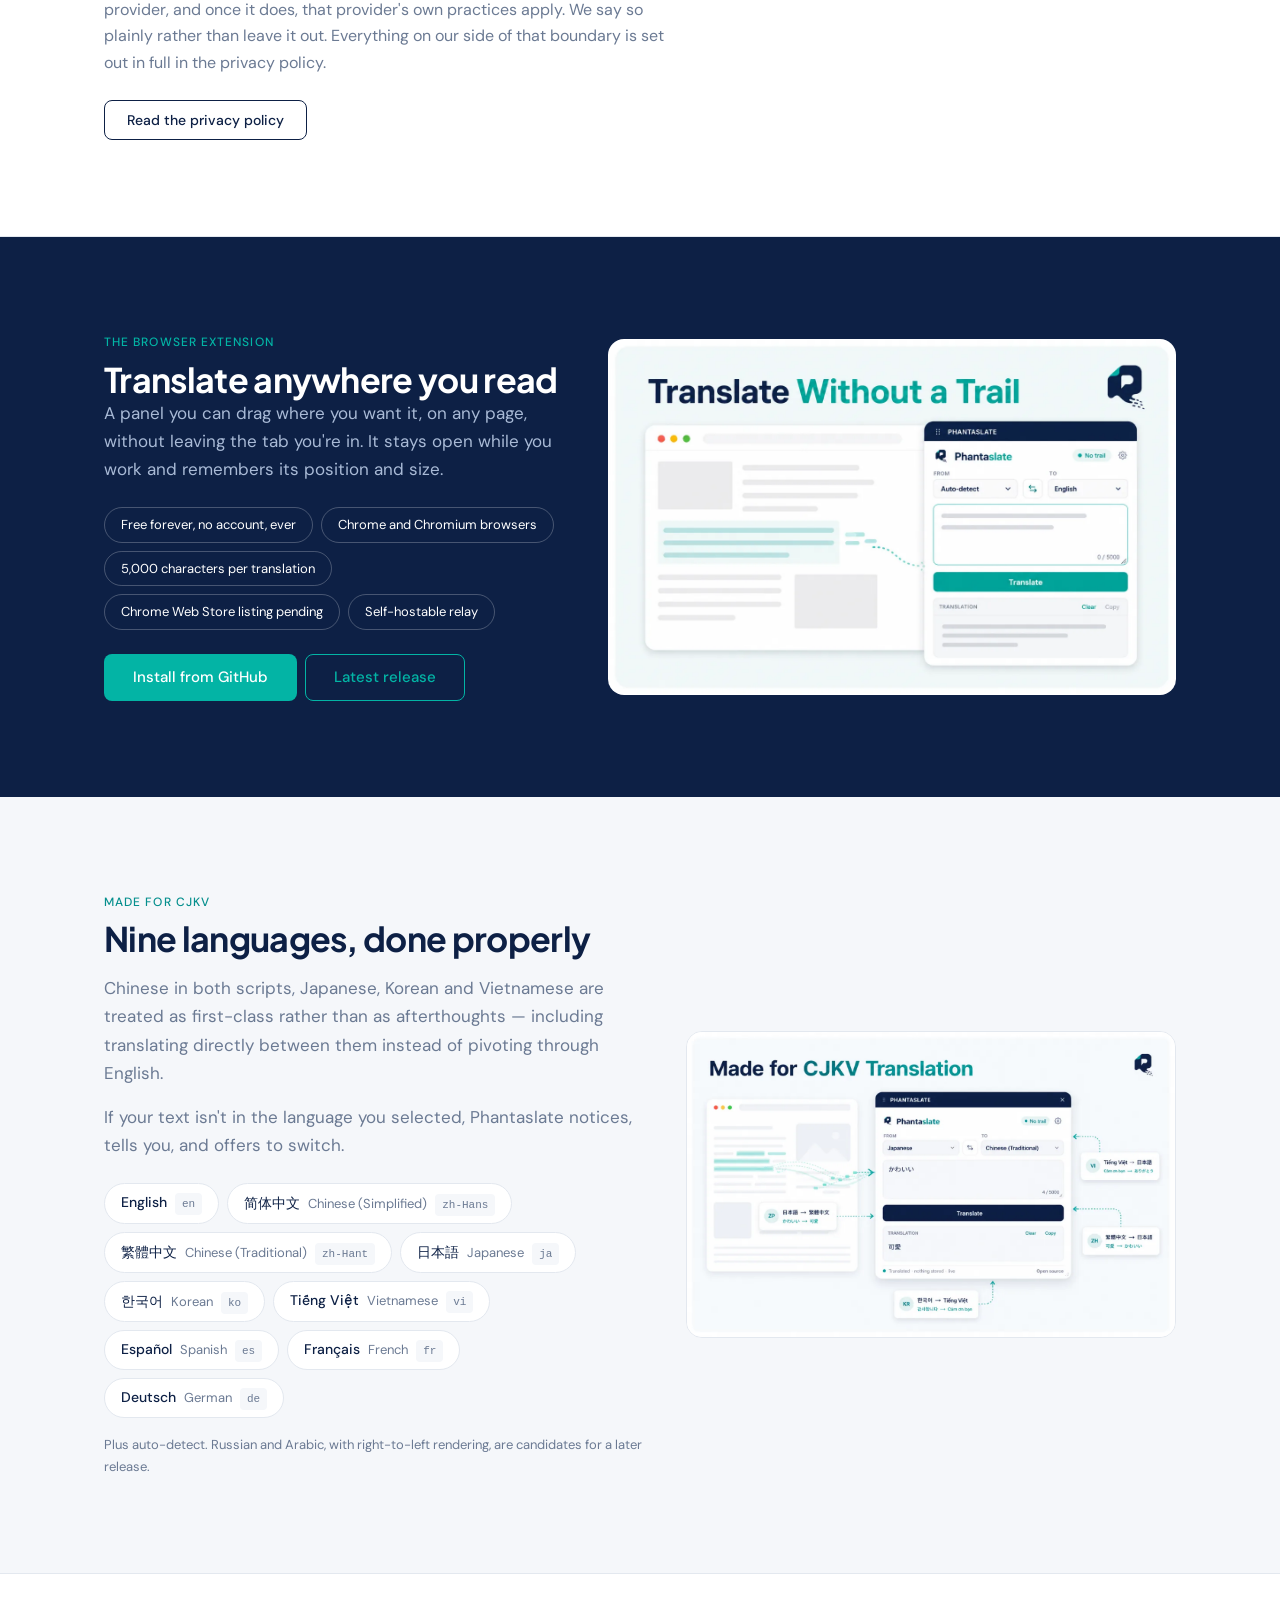
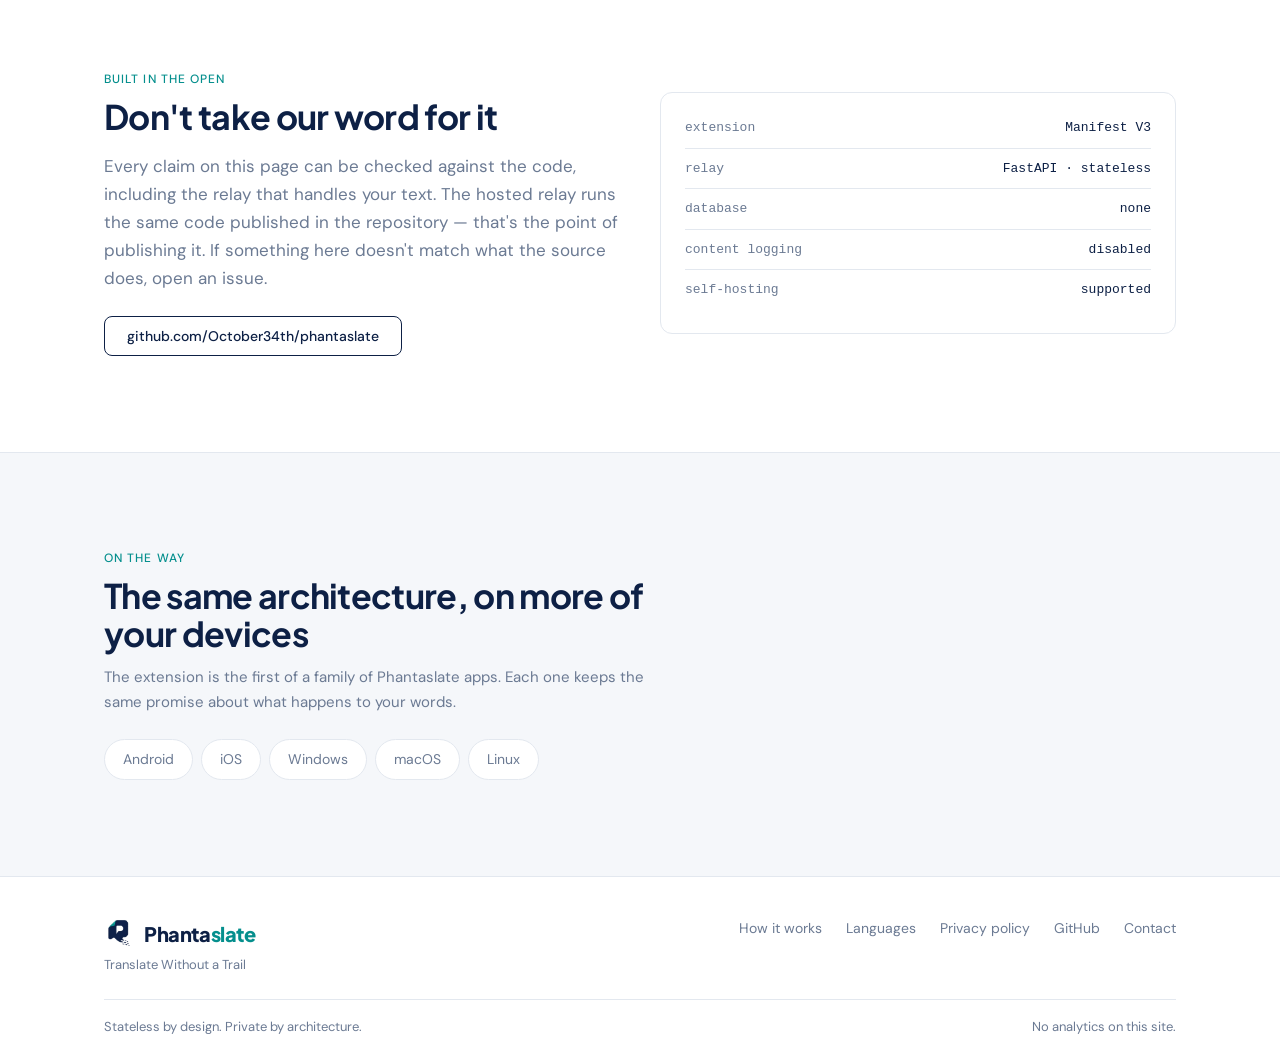
==== commit 886056e5: "Double check website before Cloudflare" ====
--- a/index.html
+++ b/index.html
@@ -50,7 +50,7 @@
       <a href="privacy.html">Privacy</a>
       <a href="#languages">Languages</a>
       <a href="#open">Open source</a>
-      <a class="btn btn-primary" href="#extension">Add to Chrome</a>
+      <a class="btn btn-primary" href="#extension">Get the extension</a>
     </nav>
   </div>
 </header>
@@ -66,62 +66,50 @@
         <p class="lede">Your words pass through. Nothing else does. No history, no account, and no record that you were ever here.</p>
 
         <div class="hero-actions">
-          <a class="btn btn-primary btn-lg" href="#extension">Add to Chrome — free</a>
-          <a class="btn btn-outline btn-lg" href="https://github.com/October34th/phantaslate">Read the code</a>
-        </div>
-
-        <p class="hero-note">Free forever · open source · nothing to sign up for</p>
-      </div>
-
-      <!-- Try-it panel. See DEMO_MODE at the top of assets/js/demo.js for
-           how translation requests are currently handled. -->
-      <div class="panel" id="demo">
+          <a class="btn btn-primary btn-lg" href="https://github.com/October34th/phantaslate">Get it on GitHub</a>
+          <a class="btn btn-outline btn-lg" href="#how">See how it works</a>
+        </div>
+
+        <p class="hero-note">Free forever · open source · nothing to sign up for<br><span class="pending">Chrome Web Store listing is on the way</span></p>
+      </div>
+
+      <!-- Static preview of the extension panel. Deliberately NOT
+           interactive: no input, no script, no network call. Translation
+           happens in the extension, not on this page. -->
+      <div class="panel is-preview">
 
         <div class="panel-bar">
-          <label class="bar-label" for="from">From</label>
-          <select class="lang-select" id="from" aria-label="Source language"></select>
-
-          <button class="swap" id="swap" type="button" aria-label="Swap languages">
-            <svg viewBox="0 0 24 24" fill="none" stroke="currentColor" stroke-width="2" stroke-linecap="round" stroke-linejoin="round" aria-hidden="true">
+          <span class="bar-label">From</span>
+          <span class="lang-static">Japanese</span>
+          <span class="swap-static" aria-hidden="true">
+            <svg viewBox="0 0 24 24" fill="none" stroke="currentColor" stroke-width="2" stroke-linecap="round" stroke-linejoin="round">
               <path d="M7 4 3 8l4 4"/><path d="M3 8h13"/><path d="m17 20 4-4-4-4"/><path d="M21 16H8"/>
             </svg>
-          </button>
-
-          <label class="bar-label" for="to">To</label>
-          <select class="lang-select" id="to" aria-label="Target language"></select>
-
-          <span class="cap-pill">Try it — 500 characters</span>
-        </div>
-
-        <div class="panes" id="panes">
+          </span>
+          <span class="bar-label">To</span>
+          <span class="lang-static">English</span>
+          <span class="cap-pill">Preview</span>
+        </div>
+
+        <div class="panes">
           <div class="pane pane-source">
-            <label class="pane-label" for="source">Your text</label>
-            <textarea id="source" class="cjk-any" rows="4" maxlength="500" placeholder="Type or paste text to translate…"></textarea>
-            <div class="pane-foot">
-              <button class="linkbtn" id="clear" type="button" hidden>Clear</button>
-              <span class="push" id="count">0 / 500</span>
-            </div>
+            <p class="pane-label">Your text</p>
+            <p class="pane-text" lang="ja">かわいい</p>
           </div>
 
-          <div class="trail" aria-hidden="true">
+          <div class="trail is-static" aria-hidden="true">
             <span></span><span></span><span></span><span></span><span></span><span></span>
           </div>
 
           <div class="pane pane-target">
             <p class="pane-label">Translation</p>
-            <div id="output" class="cjk-any" data-empty="Your translation appears here." aria-live="polite"></div>
-            <div class="pane-foot">
-              <span id="detected"></span>
-              <button class="linkbtn push" id="copy" type="button" hidden>Copy</button>
-            </div>
+            <p class="pane-text" lang="en">Cute</p>
           </div>
         </div>
 
         <div class="panel-foot">
-          <p class="status" id="status" data-state="idle">
-            <span class="dot"></span><span id="status-text">Nothing stored · nothing logged</span>
-          </p>
-          <button id="translate" type="button">Translate</button>
+          <p class="status"><span class="dot"></span>Nothing stored · nothing logged</p>
+          <p class="foot-note">Translation runs in the extension</p>
         </div>
 
       </div>
@@ -237,12 +225,13 @@
           <span class="claim">Free forever, no account, ever</span>
           <span class="claim">Chrome and Chromium browsers</span>
           <span class="claim">5,000 characters per translation</span>
+          <span class="claim claim-pending">Chrome Web Store listing pending</span>
           <span class="claim">Self-hostable relay</span>
         </div>
 
         <div class="ext-actions">
-          <a class="btn btn-primary btn-lg" href="#">Add to Chrome</a>
-          <a class="btn btn-onnavy btn-lg" href="https://github.com/October34th/phantaslate">View the source</a>
+          <a class="btn btn-primary btn-lg" href="https://github.com/October34th/phantaslate">Install from GitHub</a>
+          <a class="btn btn-onnavy btn-lg" href="https://github.com/October34th/phantaslate/releases">Latest release</a>
         </div>
       </div>
 
@@ -369,6 +358,5 @@
   </div>
 </footer>
 
-<script src="assets/js/demo.js"></script>
 </body>
 </html>
--- a/assets/css/fonts.css
+++ b/assets/css/fonts.css
@@ -129,9 +129,9 @@
    list cannot tell them apart. The language has to be declared, and
    then matched with :lang().
 
-   Which is why CJKV text in the markup carries a lang attribute, and
-   why demo.js sets lang on the panel's two text areas as the selected
-   languages change. Vietnamese no longer needs this treatment — the
+   Which is why every piece of CJKV text in the markup carries its own
+   lang attribute, including the sample text in the hero preview panel.
+   Vietnamese no longer needs this treatment — the
    unicode-range rules above select the right glyph per character
    automatically, without depending on an ancestor's lang attribute.
    lang="vi" stays in the markup regardless, for screen readers.
--- a/assets/css/styles.css
+++ b/assets/css/styles.css
@@ -303,29 +303,45 @@
   margin-bottom:var(--sm);
 }
 
-#source{
+/* The hero panel is a static preview of the extension, not a working
+   translator. No input, no script, no network call — translation happens
+   in the extension. These rules replace the old interactive ones. */
+.pane-text{
   flex:1;
-  width:100%;
-  border:0;
-  padding:0;
-  resize:none;
-  background:transparent;
-  font-family:var(--body);
   font-size:15px;
   line-height:1.6;
   color:var(--navy);
-}
-#source::placeholder{color:#A9B4C6}
-#source:focus{outline:none}
-
-#output{
-  flex:1;
-  font-size:15px;
-  line-height:1.6;
-  white-space:pre-wrap;
   overflow-wrap:anywhere;
 }
-#output:empty::before{content:attr(data-empty);color:#A9B4C6}
+
+.lang-static{
+  font-size:13px;
+  color:var(--navy);
+  background:var(--white);
+  border:1px solid var(--line);
+  border-radius:var(--r-sm);
+  padding:7px 12px;
+}
+
+.swap-static{
+  width:34px;
+  height:34px;
+  display:grid;
+  place-items:center;
+  color:var(--teal-deep);
+  flex-shrink:0;
+}
+.swap-static svg{width:16px;height:16px}
+
+.foot-note{font-size:13px;color:var(--slate)}
+
+/* Marks the hero panel as a non-interactive preview. Nothing inside it
+   responds to clicks, so make sure nothing invites one. */
+.is-preview,.is-preview *{cursor:default;user-select:none}
+
+.pending{color:var(--teal-deep)}
+
+.claim-pending{border-style:dashed}
 
 .pane-foot{
   display:flex;
@@ -385,8 +401,13 @@
 }
 .trail span{display:block;width:10px;height:3px;border-radius:2px;background:var(--teal)}
 
-.panes.is-working .trail{opacity:1}
-.panes.is-working .trail span{animation:drift .95s ease-in-out infinite}
+.trail.is-static{opacity:1}
+.trail.is-static span:nth-child(1){opacity:1}
+.trail.is-static span:nth-child(2){opacity:.8}
+.trail.is-static span:nth-child(3){opacity:.6}
+.trail.is-static span:nth-child(4){opacity:.45}
+.trail.is-static span:nth-child(5){opacity:.3}
+.trail.is-static span:nth-child(6){opacity:.15}
 .trail span:nth-child(1){animation-delay:0s}
 .trail span:nth-child(2){animation-delay:.08s}
 .trail span:nth-child(3){animation-delay:.16s}
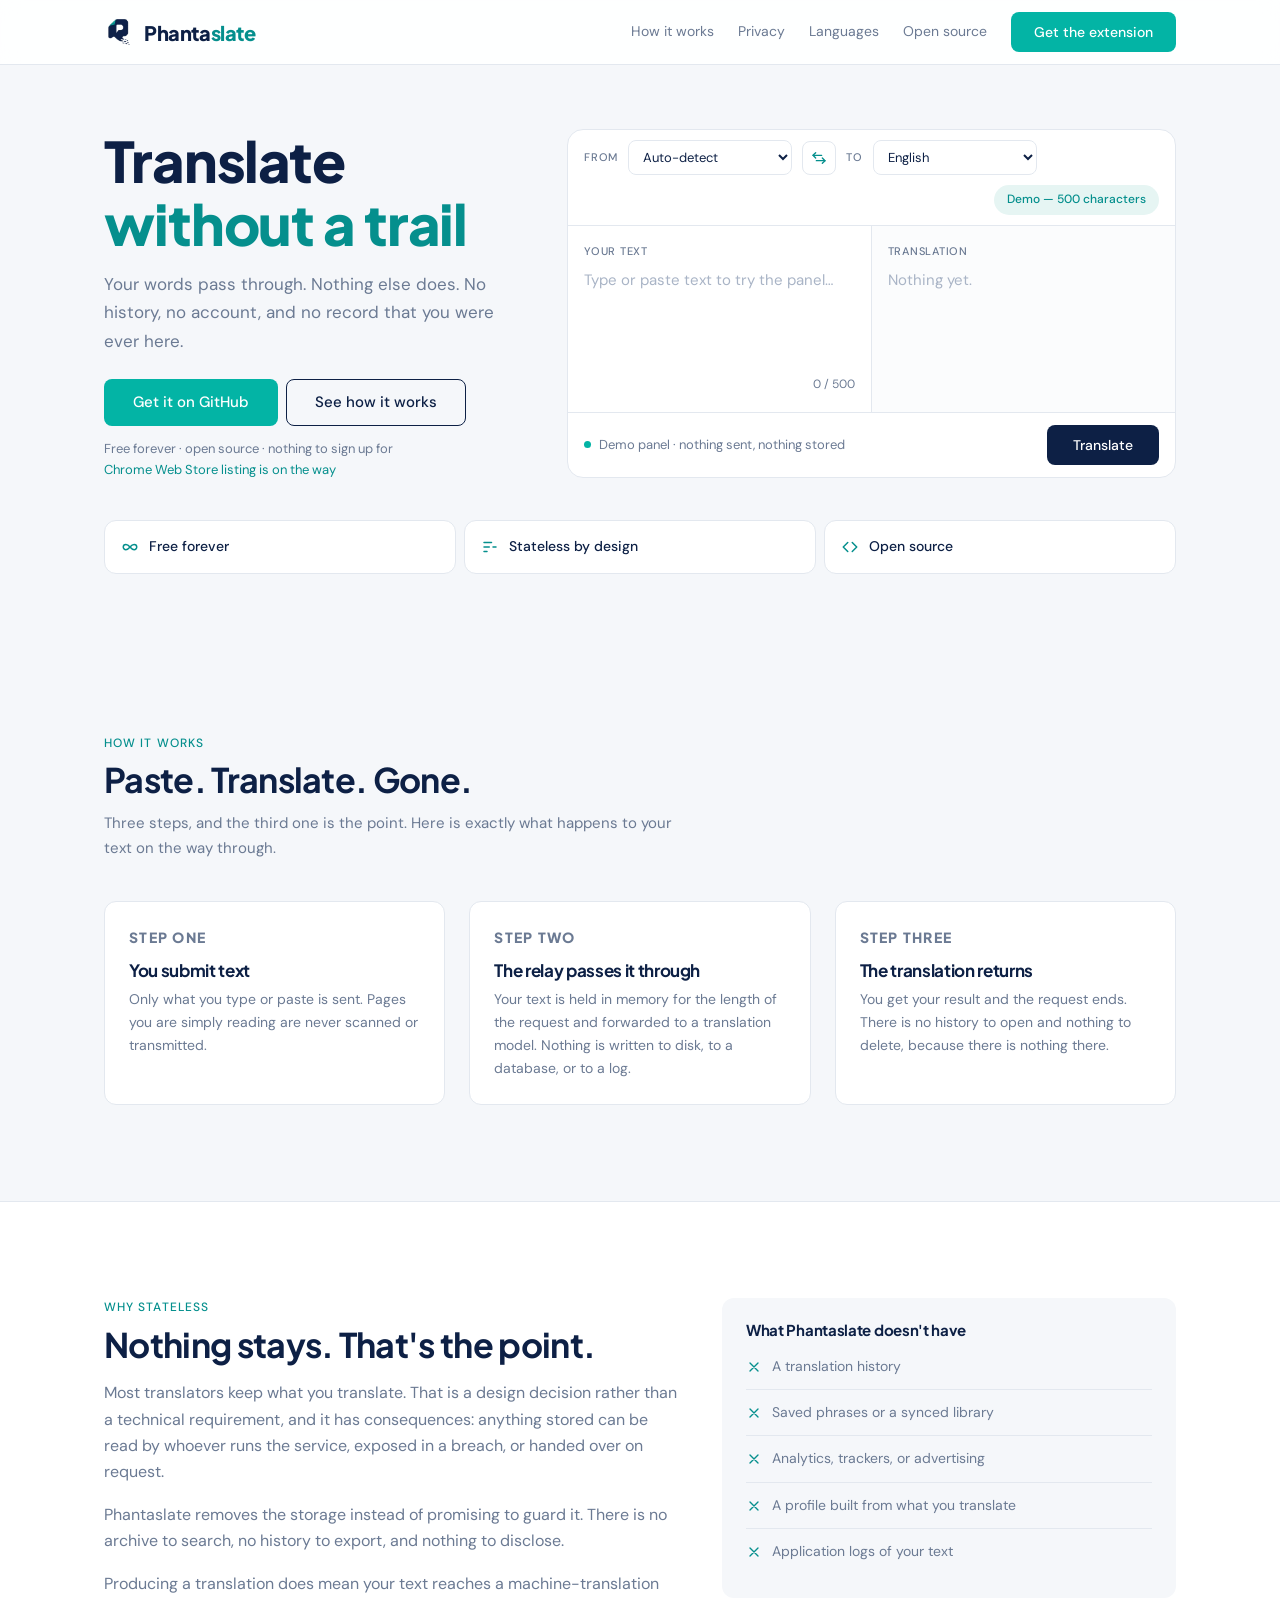
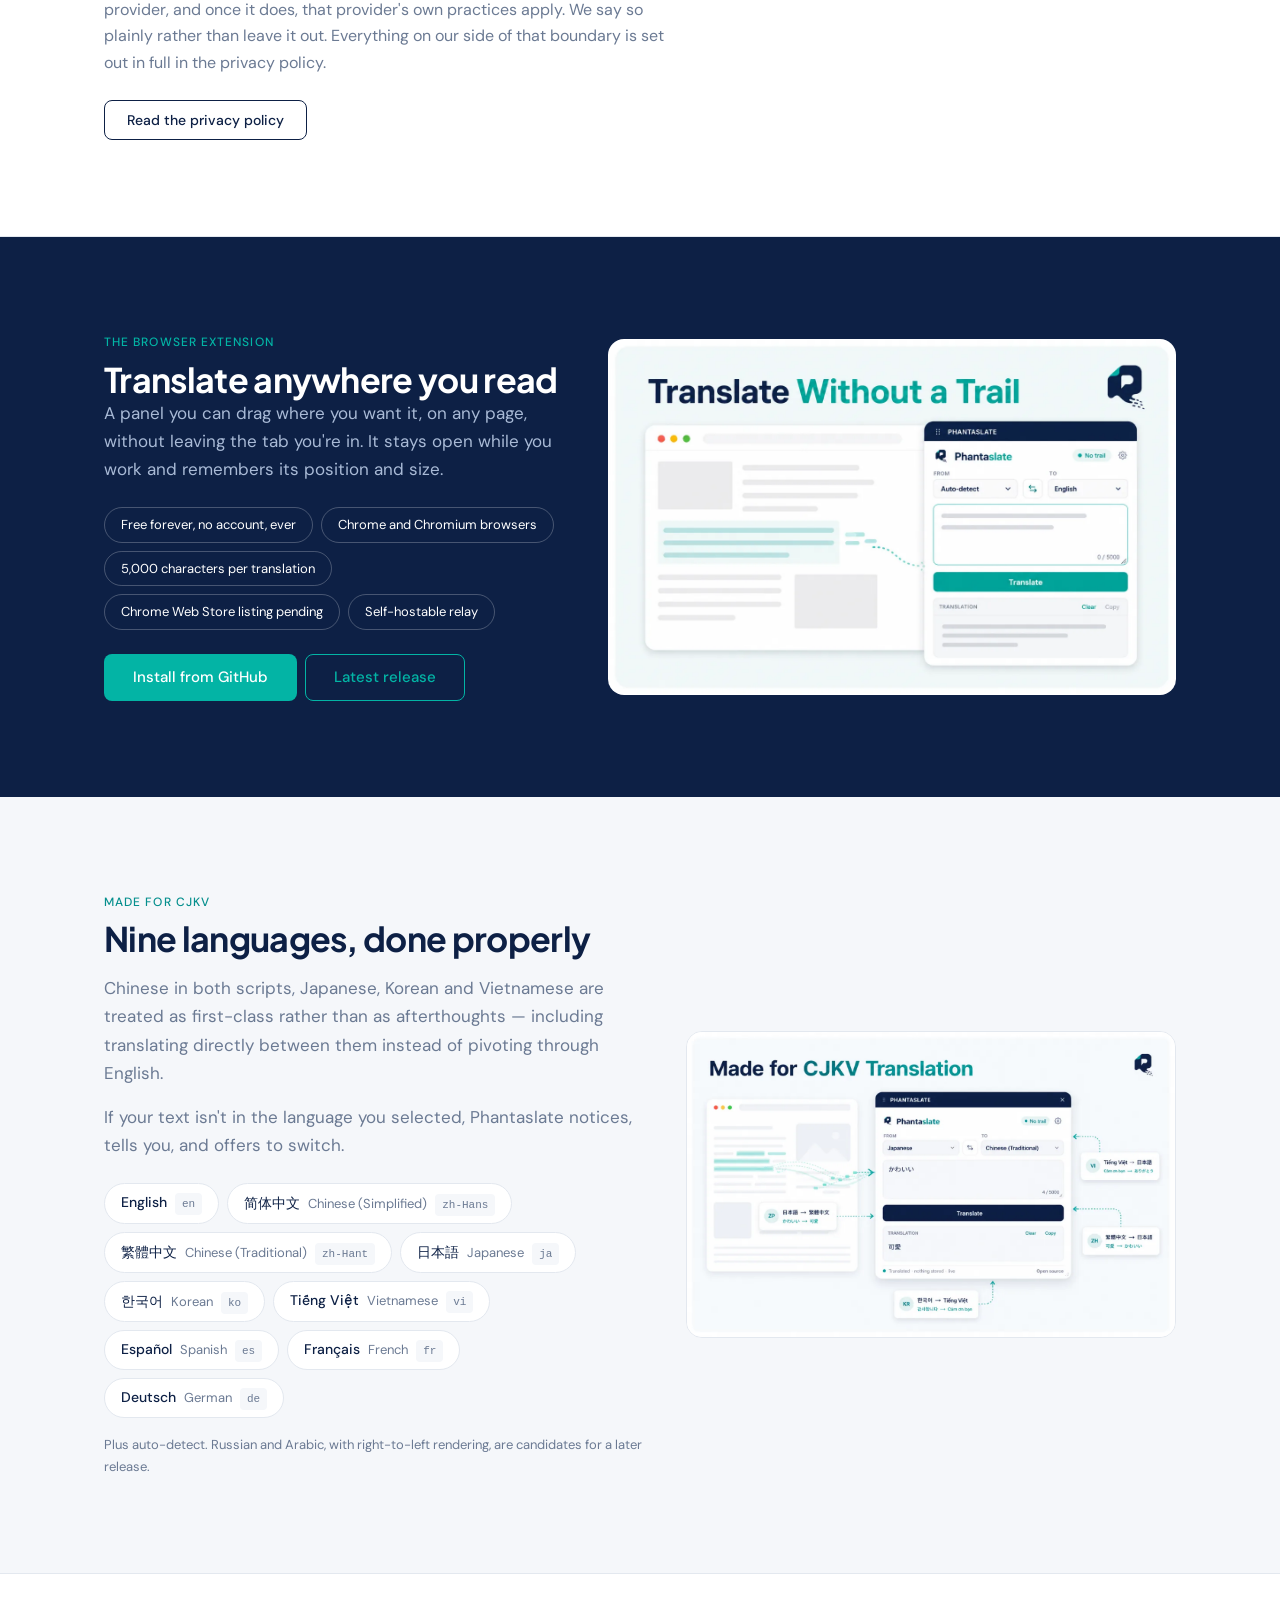
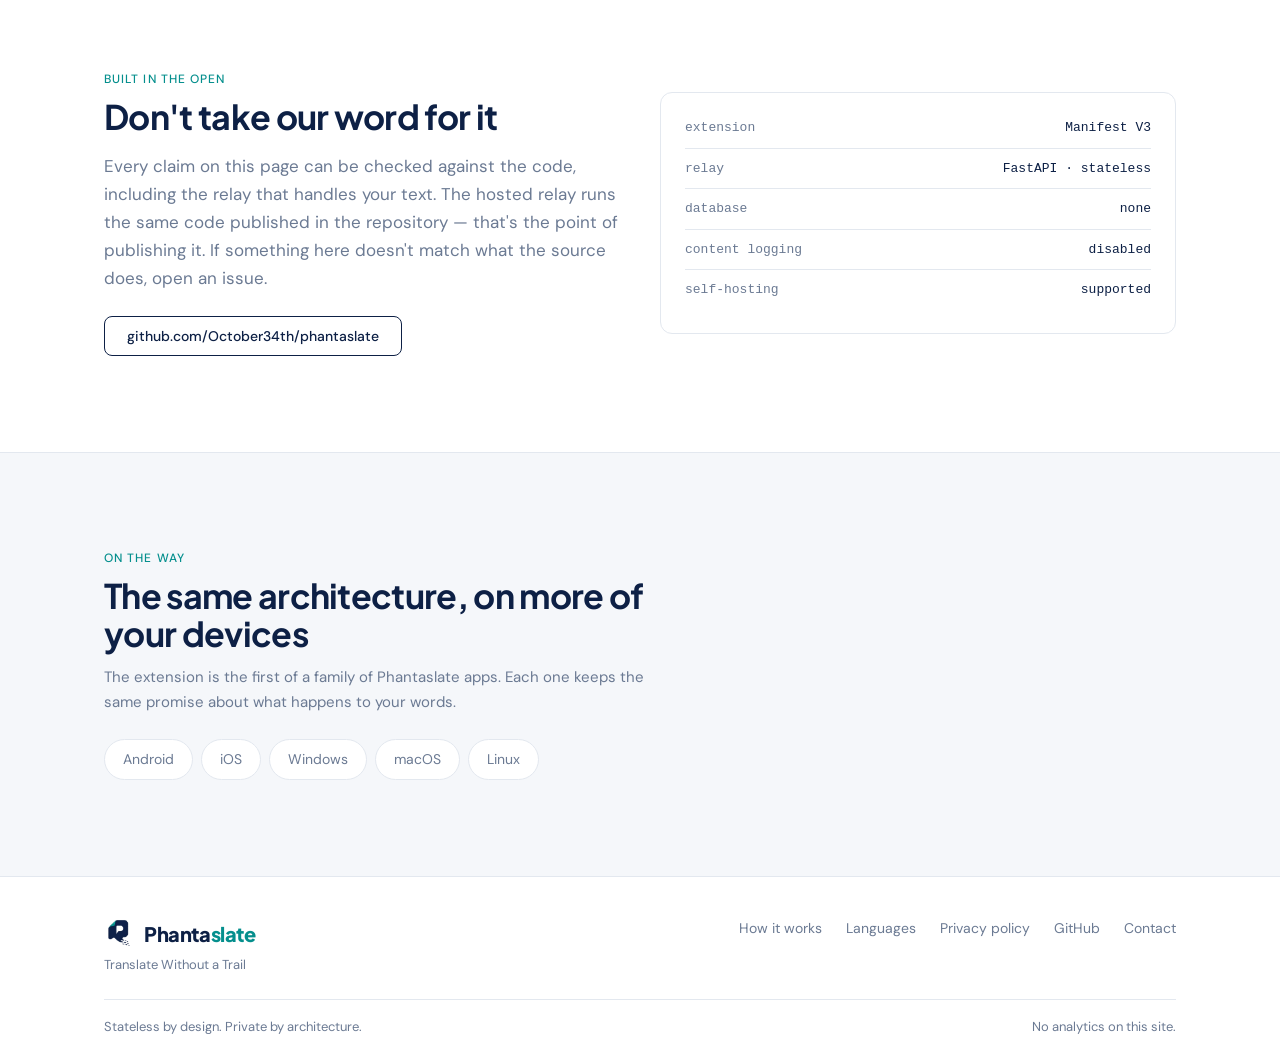
==== commit 1931b8b7: "Retrieve demo section" ====
--- a/index.html
+++ b/index.html
@@ -73,43 +73,56 @@
         <p class="hero-note">Free forever · open source · nothing to sign up for<br><span class="pending">Chrome Web Store listing is on the way</span></p>
       </div>
 
-      <!-- Static preview of the extension panel. Deliberately NOT
-           interactive: no input, no script, no network call. Translation
-           happens in the extension, not on this page. -->
-      <div class="panel is-preview">
+      <!-- Interactive demo panel. Fully usable — type, swap languages,
+           clear, copy — but it never produces a translation and never
+           makes a network request. See assets/js/demo.js. -->
+      <div class="panel" id="demo">
 
         <div class="panel-bar">
-          <span class="bar-label">From</span>
-          <span class="lang-static">Japanese</span>
-          <span class="swap-static" aria-hidden="true">
-            <svg viewBox="0 0 24 24" fill="none" stroke="currentColor" stroke-width="2" stroke-linecap="round" stroke-linejoin="round">
+          <label class="bar-label" for="from">From</label>
+          <select class="lang-select" id="from" aria-label="Source language"></select>
+
+          <button class="swap" id="swap" type="button" aria-label="Swap languages">
+            <svg viewBox="0 0 24 24" fill="none" stroke="currentColor" stroke-width="2" stroke-linecap="round" stroke-linejoin="round" aria-hidden="true">
               <path d="M7 4 3 8l4 4"/><path d="M3 8h13"/><path d="m17 20 4-4-4-4"/><path d="M21 16H8"/>
             </svg>
-          </span>
-          <span class="bar-label">To</span>
-          <span class="lang-static">English</span>
-          <span class="cap-pill">Preview</span>
-        </div>
-
-        <div class="panes">
+          </button>
+
+          <label class="bar-label" for="to">To</label>
+          <select class="lang-select" id="to" aria-label="Target language"></select>
+
+          <span class="cap-pill">Demo — 500 characters</span>
+        </div>
+
+        <div class="panes" id="panes">
           <div class="pane pane-source">
-            <p class="pane-label">Your text</p>
-            <p class="pane-text" lang="ja">かわいい</p>
+            <label class="pane-label" for="source">Your text</label>
+            <textarea id="source" class="cjk-any" rows="4" maxlength="500" placeholder="Type or paste text to try the panel…"></textarea>
+            <div class="pane-foot">
+              <button class="linkbtn" id="clear" type="button" hidden>Clear</button>
+              <span class="push" id="count">0 / 500</span>
+            </div>
           </div>
 
-          <div class="trail is-static" aria-hidden="true">
+          <div class="trail" aria-hidden="true">
             <span></span><span></span><span></span><span></span><span></span><span></span>
           </div>
 
           <div class="pane pane-target">
             <p class="pane-label">Translation</p>
-            <p class="pane-text" lang="en">Cute</p>
+            <div id="output" class="cjk-any" data-empty="Nothing yet." aria-live="polite"></div>
+            <div class="pane-foot">
+              <span id="detected"></span>
+              <button class="linkbtn push" id="copy" type="button" hidden>Copy</button>
+            </div>
           </div>
         </div>
 
         <div class="panel-foot">
-          <p class="status"><span class="dot"></span>Nothing stored · nothing logged</p>
-          <p class="foot-note">Translation runs in the extension</p>
+          <p class="status" id="status" data-state="idle">
+            <span class="dot"></span><span id="status-text">Demo panel · nothing sent, nothing stored</span>
+          </p>
+          <button id="translate" type="button">Translate</button>
         </div>
 
       </div>
@@ -358,5 +371,7 @@
   </div>
 </footer>
 
+<script src="assets/js/demo.js"></script>
+
 </body>
 </html>
--- a/assets/css/styles.css
+++ b/assets/css/styles.css
@@ -303,41 +303,39 @@
   margin-bottom:var(--sm);
 }
 
-/* The hero panel is a static preview of the extension, not a working
-   translator. No input, no script, no network call — translation happens
-   in the extension. These rules replace the old interactive ones. */
-.pane-text{
+#source{
+  flex:1;
+  width:100%;
+  border:0;
+  padding:0;
+  resize:none;
+  background:transparent;
+  font-family:var(--body);
+  font-size:15px;
+  line-height:1.6;
+  color:var(--navy);
+}
+#source::placeholder{color:#A9B4C6}
+#source:focus{outline:none}
+
+#output{
   flex:1;
   font-size:15px;
   line-height:1.6;
-  color:var(--navy);
+  white-space:pre-wrap;
   overflow-wrap:anywhere;
 }
-
-.lang-static{
-  font-size:13px;
-  color:var(--navy);
-  background:var(--white);
-  border:1px solid var(--line);
-  border-radius:var(--r-sm);
-  padding:7px 12px;
-}
-
-.swap-static{
-  width:34px;
-  height:34px;
-  display:grid;
-  place-items:center;
-  color:var(--teal-deep);
-  flex-shrink:0;
-}
-.swap-static svg{width:16px;height:16px}
-
-.foot-note{font-size:13px;color:var(--slate)}
-
-/* Marks the hero panel as a non-interactive preview. Nothing inside it
-   responds to clicks, so make sure nothing invites one. */
-.is-preview,.is-preview *{cursor:default;user-select:none}
+#output:empty::before{content:attr(data-empty);color:#A9B4C6}
+
+/* The demo panel never returns a translation, so its output shouldn't
+   look like one. Setting the notice apart from real result text keeps
+   the distinction visible rather than relying on the wording alone. */
+#output.is-notice{
+  font-size:14px;
+  color:var(--slate);
+  border-left:2px solid var(--teal);
+  padding-left:12px;
+}
 
 .pending{color:var(--teal-deep)}
 
@@ -368,6 +366,7 @@
 .dot{width:7px;height:7px;border-radius:50%;background:var(--teal);flex-shrink:0}
 .status[data-state="error"] .dot{background:var(--alert)}
 .status[data-state="error"]{color:var(--alert)}
+.status[data-state="notice"]{color:var(--teal-deep)}
 
 #translate{
   background:var(--navy);
@@ -401,13 +400,8 @@
 }
 .trail span{display:block;width:10px;height:3px;border-radius:2px;background:var(--teal)}
 
-.trail.is-static{opacity:1}
-.trail.is-static span:nth-child(1){opacity:1}
-.trail.is-static span:nth-child(2){opacity:.8}
-.trail.is-static span:nth-child(3){opacity:.6}
-.trail.is-static span:nth-child(4){opacity:.45}
-.trail.is-static span:nth-child(5){opacity:.3}
-.trail.is-static span:nth-child(6){opacity:.15}
+.panes.is-working .trail{opacity:1}
+.panes.is-working .trail span{animation:drift .95s ease-in-out infinite}
 .trail span:nth-child(1){animation-delay:0s}
 .trail span:nth-child(2){animation-delay:.08s}
 .trail span:nth-child(3){animation-delay:.16s}
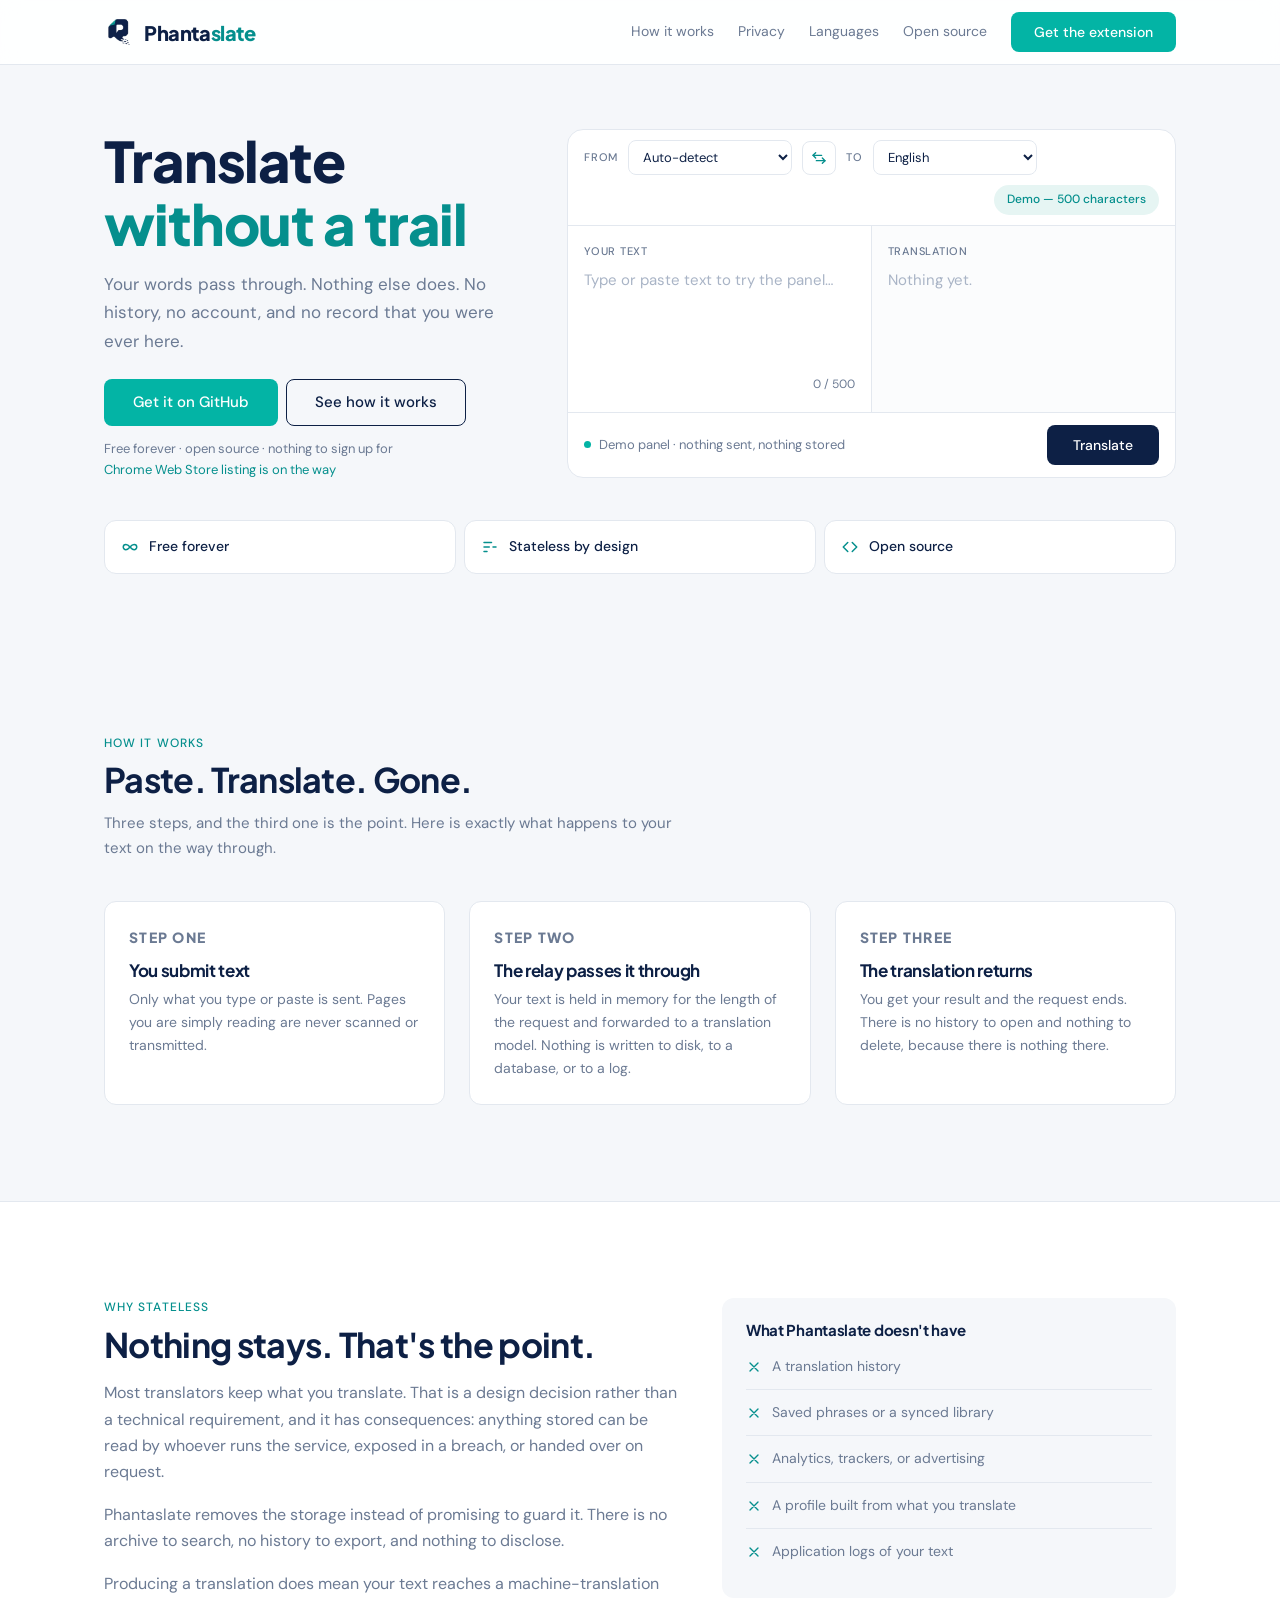
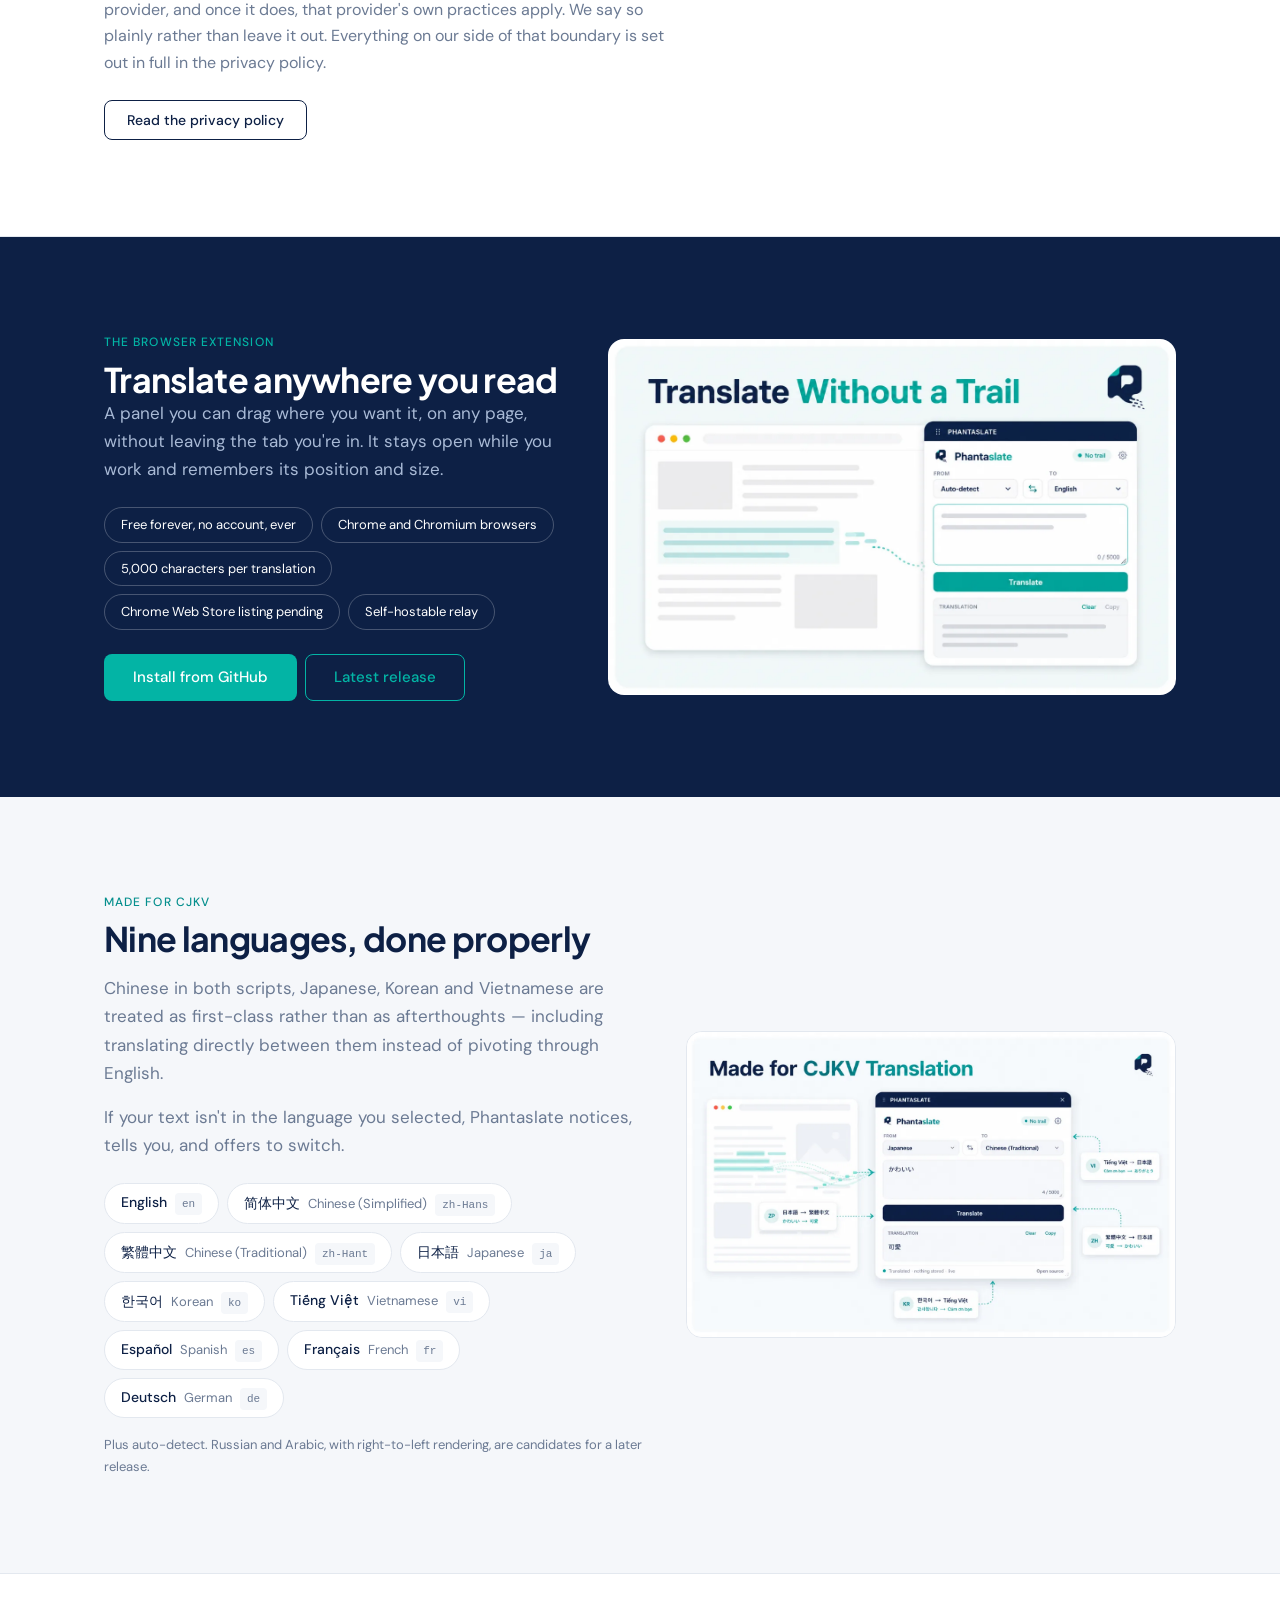
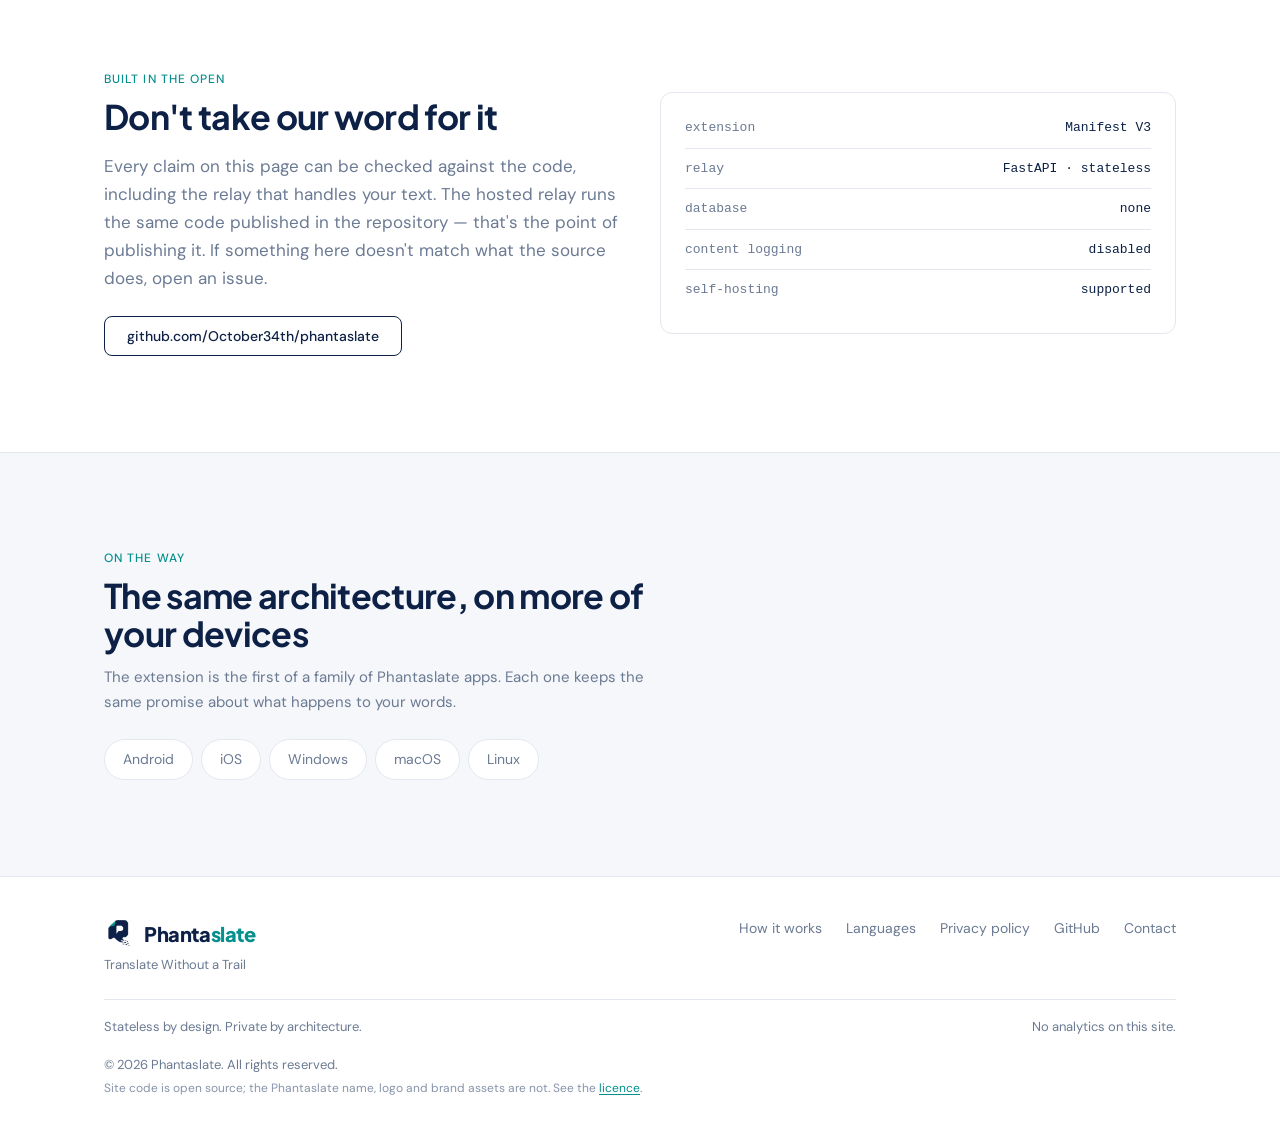
==== commit e7863d23: "Add copyright line on the bottom" ====
--- a/index.html
+++ b/index.html
@@ -368,6 +368,11 @@
       <span>Stateless by design. Private by architecture.</span>
       <span>No analytics on this site.</span>
     </div>
+
+    <p class="footer-legal">
+      &copy; 2026 Phantaslate. All rights reserved.
+      <span class="footer-legal-sub">Site code is open source; the Phantaslate name, logo and brand assets are not. See the <a href="https://github.com/October34th/phantaslate-website/blob/main/LICENSE">licence</a>.</span>
+    </p>
   </div>
 </footer>
 
--- a/assets/css/styles.css
+++ b/assets/css/styles.css
@@ -600,6 +600,24 @@
   font-size:13px;
   color:var(--slate);
 }
+
+.footer-legal{
+  margin-top:var(--md);
+  font-size:13px;
+  color:var(--slate);
+}
+
+/* The licence scope sits under the copyright line rather than beside it —
+   the two claims aren't equivalent, and running them together reads as if
+   the whole repository were reserved. */
+.footer-legal-sub{
+  display:block;
+  margin-top:var(--xs);
+  font-size:12px;
+  color:#8794A9;
+}
+.footer-legal-sub a{color:var(--teal-deep);text-decoration:underline;text-underline-offset:2px}
+.footer-legal-sub a:hover{color:var(--navy)}
 
 /* ---------------------------------------------------------------- 17. prose (privacy page) */
 .page-head{padding-top:var(--xxl);padding-bottom:var(--lg)}
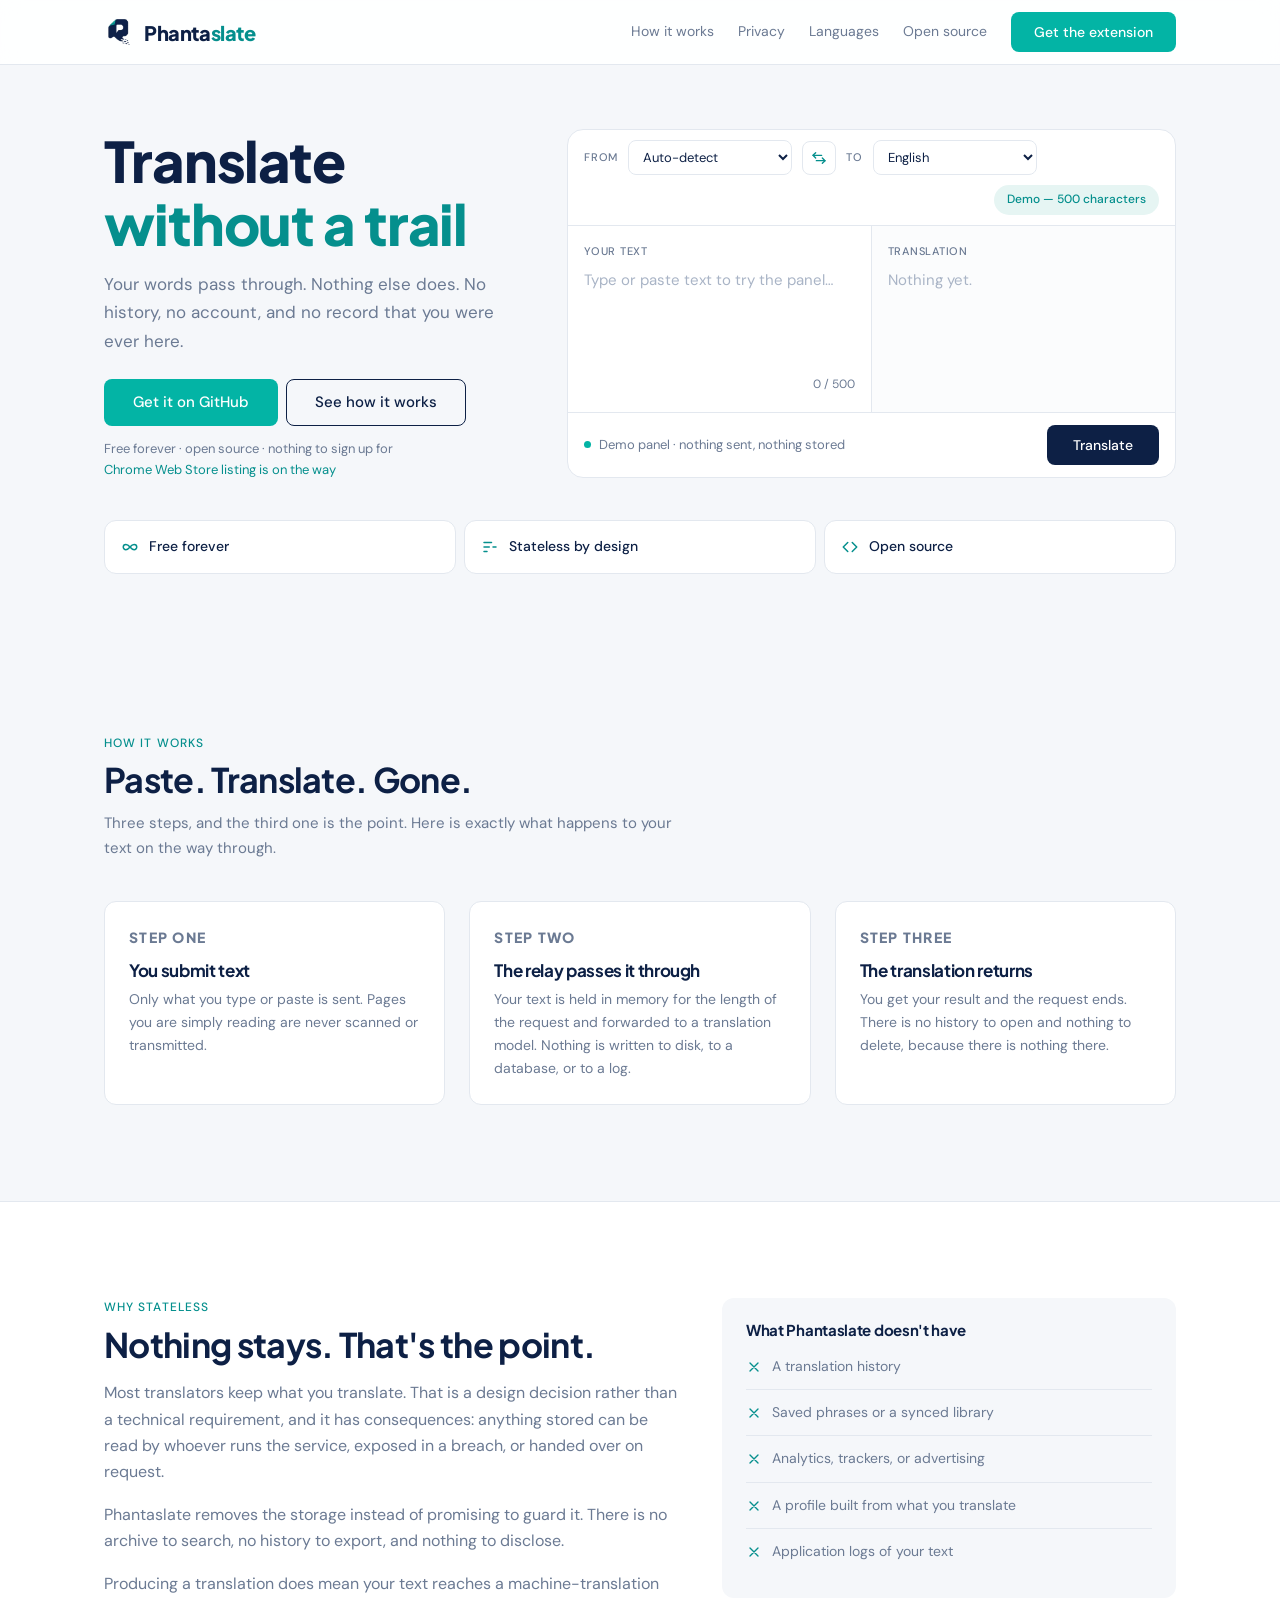
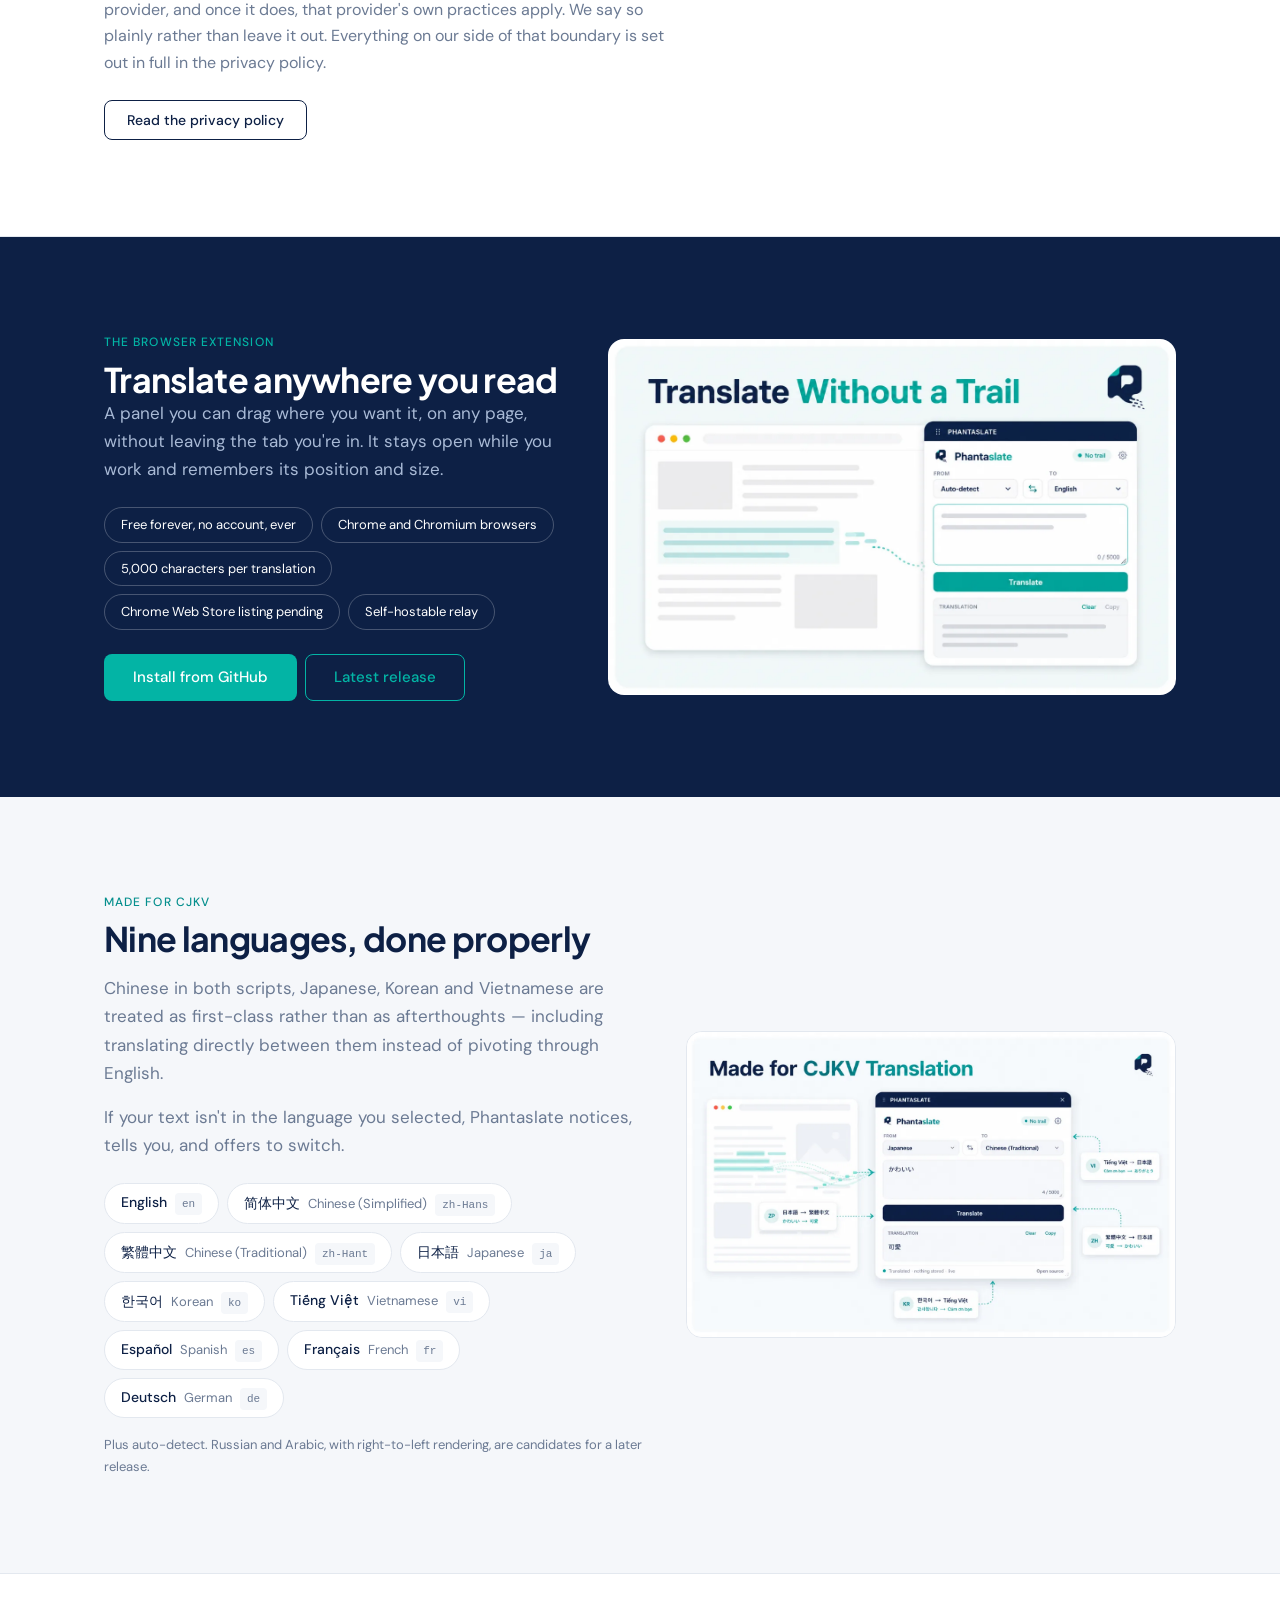
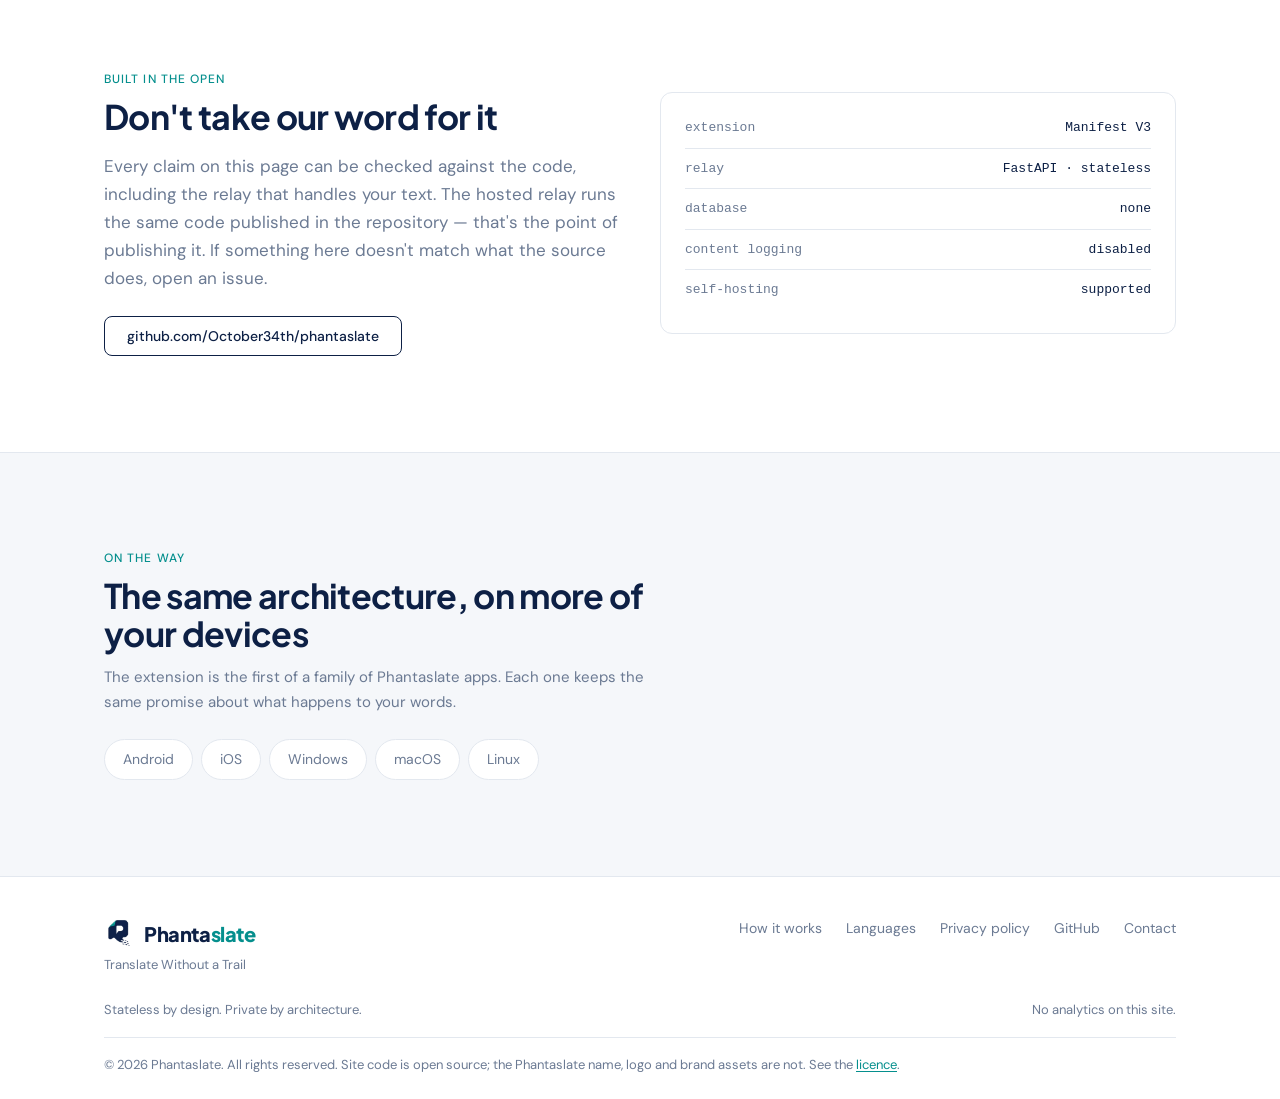
==== commit a4dbd7af: "Move footer above" ====
--- a/index.html
+++ b/index.html
@@ -364,15 +364,14 @@
       </nav>
     </div>
 
-    <div class="footer-base">
+    <div class="footer-claims">
       <span>Stateless by design. Private by architecture.</span>
       <span>No analytics on this site.</span>
     </div>
 
-    <p class="footer-legal">
-      &copy; 2026 Phantaslate. All rights reserved.
-      <span class="footer-legal-sub">Site code is open source; the Phantaslate name, logo and brand assets are not. See the <a href="https://github.com/October34th/phantaslate-website/blob/main/LICENSE">licence</a>.</span>
-    </p>
+    <div class="footer-base">
+      <p class="footer-legal">&copy; 2026 Phantaslate. All rights reserved. Site code is open source; the Phantaslate name, logo and brand assets are not. See the <a href="https://github.com/October34th/phantaslate-website/blob/main/LICENSE">licence</a>.</p>
+    </div>
   </div>
 </footer>
 
--- a/assets/css/styles.css
+++ b/assets/css/styles.css
@@ -590,34 +590,33 @@
 .footer-nav{display:flex;gap:var(--lg);flex-wrap:wrap;font-size:14px}
 .footer-nav a{color:var(--slate);text-decoration:none}
 .footer-nav a:hover{color:var(--navy)}
+/* Brand claims sit above the rule; the copyright sits below it, as the
+   literal last line of the page. Both use the same size and colour so
+   neither reads as more important than the other. */
+.footer-claims{
+  display:flex;
+  justify-content:space-between;
+  gap:var(--md);
+  flex-wrap:wrap;
+  margin-bottom:var(--md);
+  font-size:13px;
+  color:var(--slate);
+}
+
 .footer-base{
   border-top:1px solid var(--line);
   padding-top:var(--md);
-  display:flex;
-  justify-content:space-between;
-  gap:var(--md);
-  flex-wrap:wrap;
   font-size:13px;
   color:var(--slate);
 }
 
 .footer-legal{
-  margin-top:var(--md);
+  margin:0;
   font-size:13px;
   color:var(--slate);
 }
-
-/* The licence scope sits under the copyright line rather than beside it —
-   the two claims aren't equivalent, and running them together reads as if
-   the whole repository were reserved. */
-.footer-legal-sub{
-  display:block;
-  margin-top:var(--xs);
-  font-size:12px;
-  color:#8794A9;
-}
-.footer-legal-sub a{color:var(--teal-deep);text-decoration:underline;text-underline-offset:2px}
-.footer-legal-sub a:hover{color:var(--navy)}
+.footer-legal a{color:var(--teal-deep);text-decoration:underline;text-underline-offset:2px}
+.footer-legal a:hover{color:var(--navy)}
 
 /* ---------------------------------------------------------------- 17. prose (privacy page) */
 .page-head{padding-top:var(--xxl);padding-bottom:var(--lg)}
@@ -811,4 +810,3 @@
 .mt-lg{margin-top:var(--lg)}
 .mb-0{margin-bottom:0}
 .centered{margin-left:auto;margin-right:auto}
-.bare{border:0;padding-top:0}
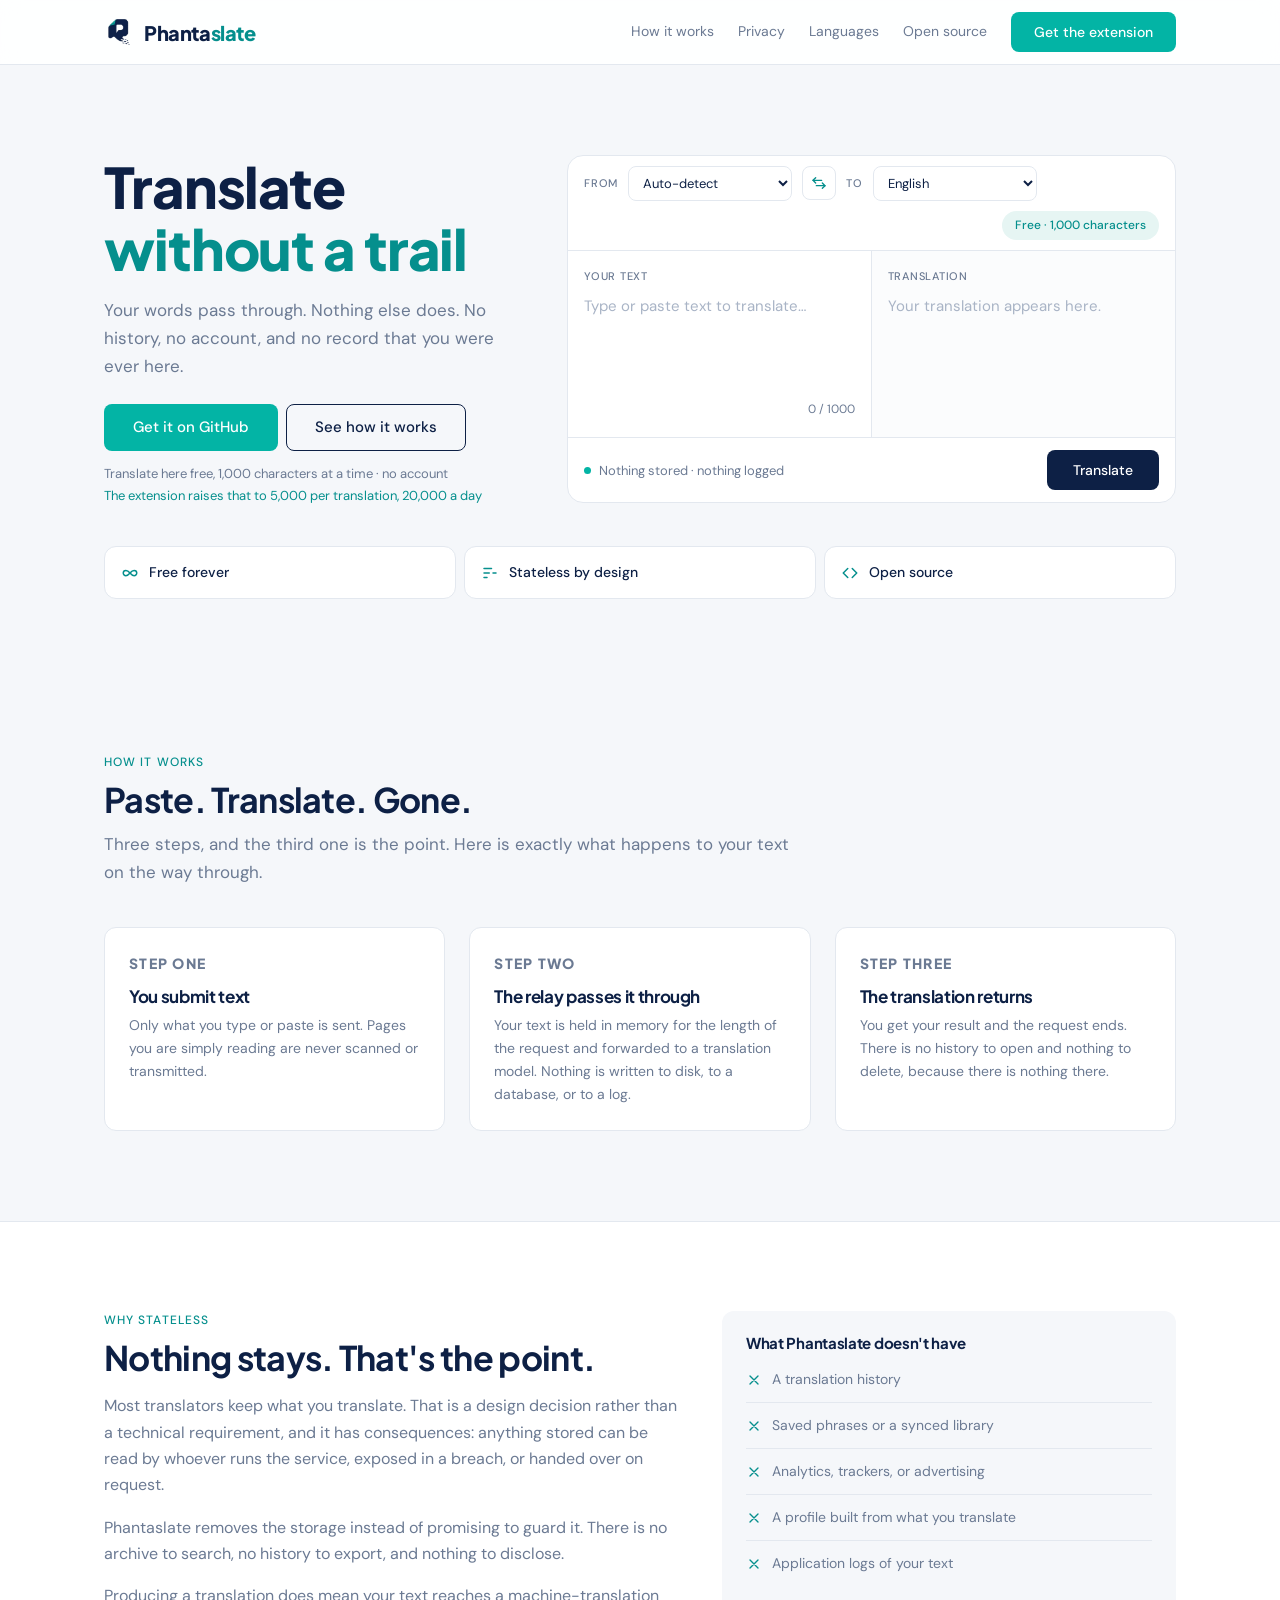
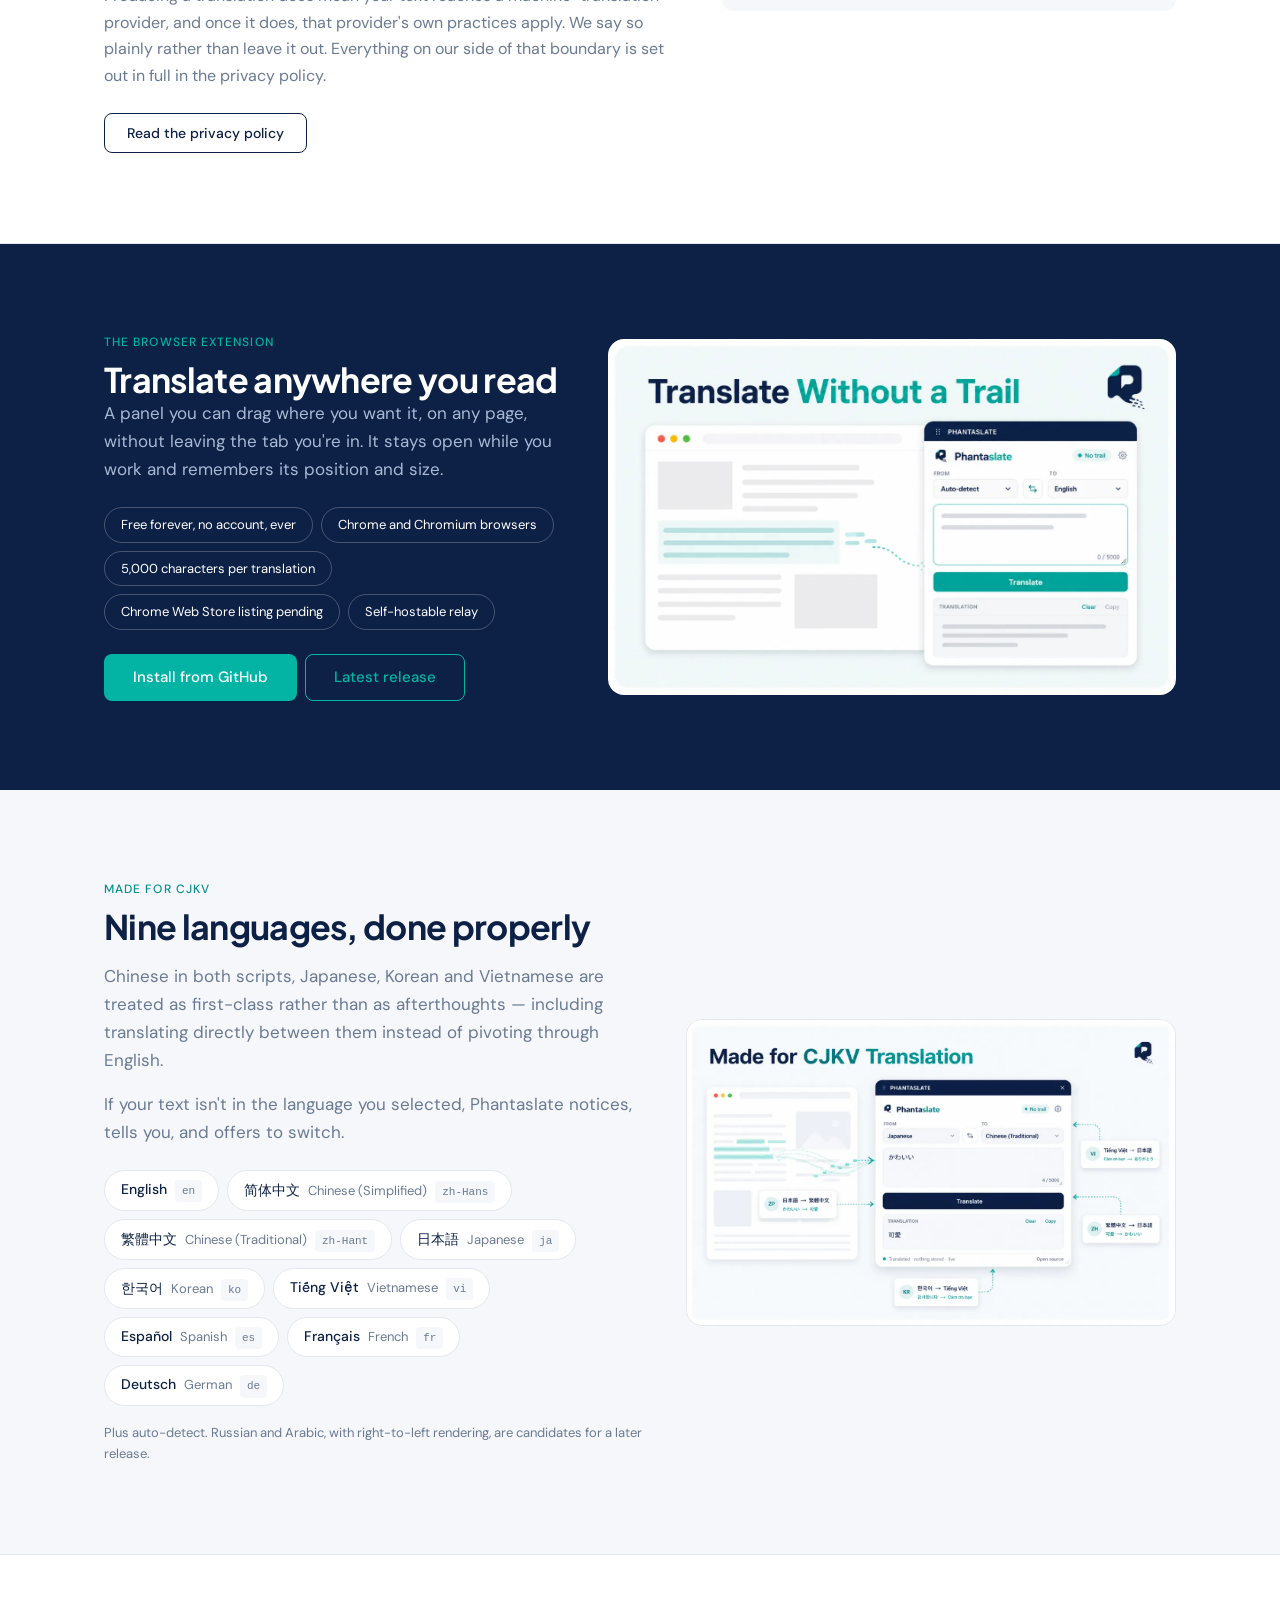
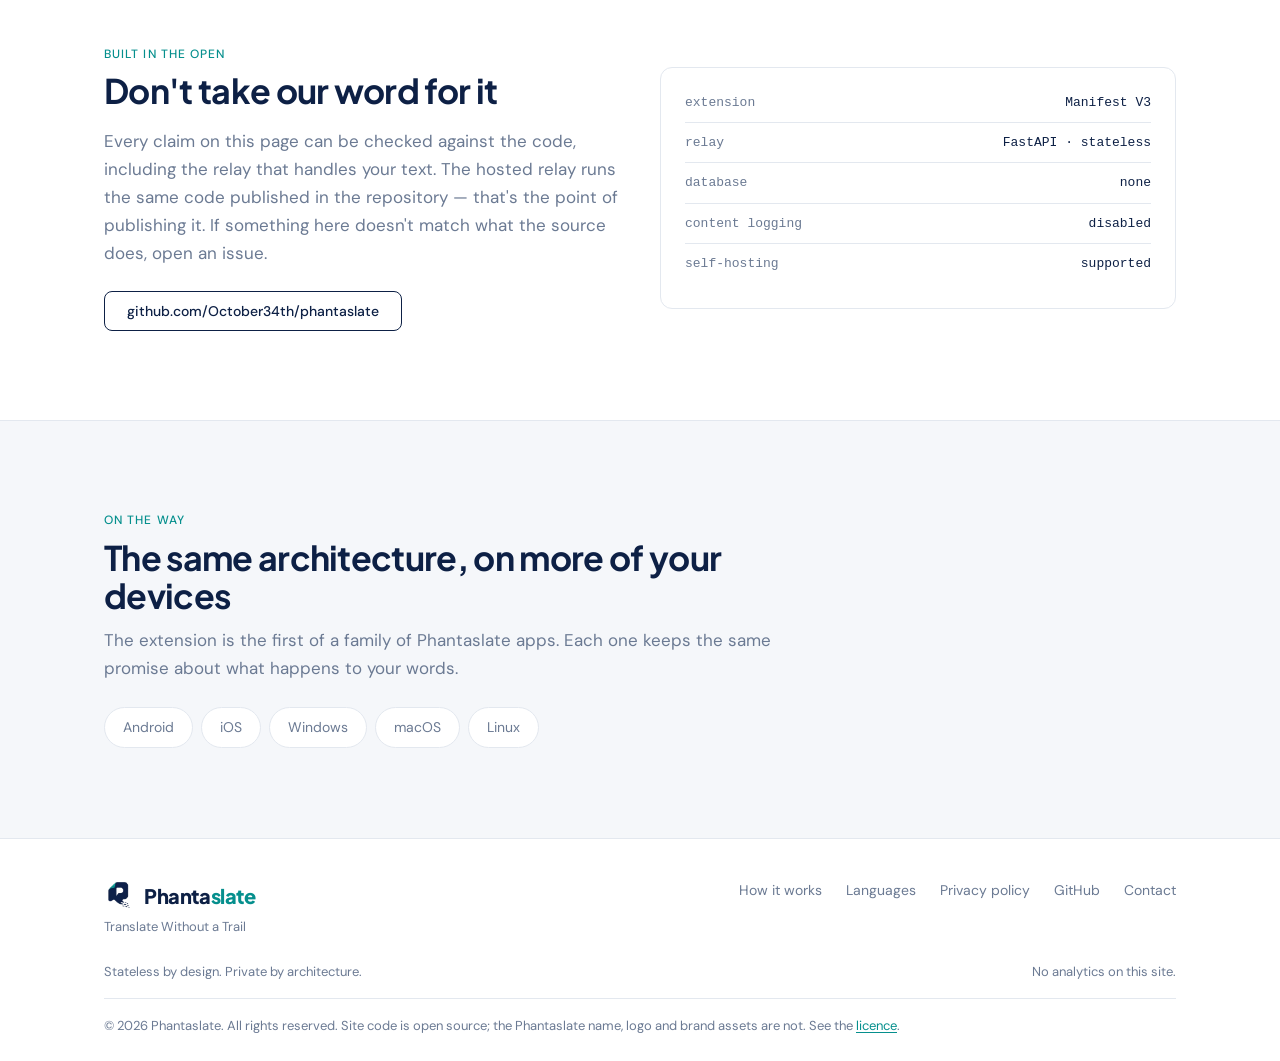
==== commit e2a53142: "Update rate limit and usage" ====
--- a/index.html
+++ b/index.html
@@ -70,12 +70,11 @@
           <a class="btn btn-outline btn-lg" href="#how">See how it works</a>
         </div>
 
-        <p class="hero-note">Free forever · open source · nothing to sign up for<br><span class="pending">Chrome Web Store listing is on the way</span></p>
-      </div>
-
-      <!-- Interactive demo panel. Fully usable — type, swap languages,
-           clear, copy — but it never produces a translation and never
-           makes a network request. See assets/js/demo.js. -->
+        <p class="hero-note">Translate here free, 1,000 characters at a time · no account<br><span class="pending">The extension raises that to 5,000 per translation, 20,000 a day</span></p>
+      </div>
+
+      <!-- Live translation panel. Limits are enforced by the relay, not
+           here — see assets/js/translate.js and relay/web_limits.py. -->
       <div class="panel" id="demo">
 
         <div class="panel-bar">
@@ -91,16 +90,16 @@
           <label class="bar-label" for="to">To</label>
           <select class="lang-select" id="to" aria-label="Target language"></select>
 
-          <span class="cap-pill">Demo — 500 characters</span>
+          <span class="cap-pill">Free · 1,000 characters</span>
         </div>
 
         <div class="panes" id="panes">
           <div class="pane pane-source">
             <label class="pane-label" for="source">Your text</label>
-            <textarea id="source" class="cjk-any" rows="4" maxlength="500" placeholder="Type or paste text to try the panel…"></textarea>
+            <textarea id="source" class="cjk-any" rows="4" maxlength="1000" placeholder="Type or paste text to translate…"></textarea>
             <div class="pane-foot">
               <button class="linkbtn" id="clear" type="button" hidden>Clear</button>
-              <span class="push" id="count">0 / 500</span>
+              <span class="push" id="count">0 / 1000</span>
             </div>
           </div>
 
@@ -110,7 +109,7 @@
 
           <div class="pane pane-target">
             <p class="pane-label">Translation</p>
-            <div id="output" class="cjk-any" data-empty="Nothing yet." aria-live="polite"></div>
+            <div id="output" class="cjk-any" data-empty="Your translation appears here." aria-live="polite"></div>
             <div class="pane-foot">
               <span id="detected"></span>
               <button class="linkbtn push" id="copy" type="button" hidden>Copy</button>
@@ -120,7 +119,7 @@
 
         <div class="panel-foot">
           <p class="status" id="status" data-state="idle">
-            <span class="dot"></span><span id="status-text">Demo panel · nothing sent, nothing stored</span>
+            <span class="dot"></span><span id="status-text">Nothing stored · nothing logged</span>
           </p>
           <button id="translate" type="button">Translate</button>
         </div>
@@ -375,7 +374,7 @@
   </div>
 </footer>
 
-<script src="assets/js/demo.js"></script>
+<script src="assets/js/translate.js"></script>
 
 </body>
 </html>
--- a/assets/css/styles.css
+++ b/assets/css/styles.css
@@ -25,18 +25,26 @@
   --teal-wash:#E6F5F3;
   --alert:#C2543F;
 
-  /* spacing — 4px grid */
-  --xs:4px;
-  --sm:8px;
-  --md:16px;
-  --lg:24px;
-  --xl:40px;
-  --xxl:64px;
-  --xxxl:96px;
+  /* Spacing — still a 4px grid, expressed in rem so it scales with the
+     reader's browser font-size setting rather than ignoring it.
+     1rem = 16px at the default setting. */
+  --xs:0.25rem;    /*  4px */
+  --sm:0.5rem;     /*  8px */
+  --md:1rem;       /* 16px */
+  --lg:1.5rem;     /* 24px */
+  --xl:2.5rem;     /* 40px */
+  --xxl:4rem;      /* 64px */
+  --xxxl:6rem;     /* 96px */
+
+  /* Fluid section rhythm. Scales continuously with the viewport instead
+     of jumping at a breakpoint, so a 1000px laptop and a 1600px monitor
+     each get proportionate breathing room. */
+  --band-y:clamp(2.5rem,7vw,6rem);
+  --gap-major:clamp(1.5rem,4vw,2.5rem);
 
   /* radii */
-  --r-sm:8px;
-  --r-md:16px;
+  --r-sm:0.5rem;
+  --r-md:1rem;
   --r-pill:100px;
 
   /* type */
@@ -46,13 +54,16 @@
   --body:'DM Sans','Segoe UI Variable Text','Segoe UI',Roboto,-apple-system,system-ui,sans-serif;
   --mono:ui-monospace,SFMono-Regular,'Cascadia Mono',Menlo,monospace;
 
-  --shell:1120px;
-  --header-h:64px;
+  --shell:70rem;   /* 1120px at default font-size */
+  --header-h:4rem;
 }
 
 /* ---------------------------------------------------------------- 2. reset */
 *,*::before,*::after{box-sizing:border-box}
 
+/* No font-size override here on purpose. Setting html{font-size:62.5%}
+   or similar is a common trick, but it overrides whatever default the
+   reader has chosen in their browser — which defeats using rem at all. */
 html{scroll-behavior:smooth;scroll-padding-top:calc(var(--header-h) + var(--md))}
 
 body{
@@ -60,7 +71,7 @@
   background:var(--page);
   color:var(--navy);
   font-family:var(--body);
-  font-size:15px;
+  font-size:clamp(0.9375rem,0.9rem + 0.2vw,1.0625rem);
   line-height:1.65;
   -webkit-font-smoothing:antialiased;
   text-rendering:optimizeLegibility;
@@ -84,14 +95,14 @@
   margin:0;
   line-height:1.12;
 }
-h1{font-size:clamp(34px,5.4vw,56px);font-weight:800}
-h2{font-size:clamp(24px,3.2vw,34px);font-weight:700}
-h3{font-size:17px;font-weight:700}
-h4{font-size:15px;font-weight:700}
+h1{font-size:clamp(2.125rem,1.4rem + 3.6vw,3.5rem);font-weight:800}
+h2{font-size:clamp(1.5rem,1.15rem + 1.75vw,2.125rem);font-weight:700}
+h3{font-size:1.0625rem;font-weight:700}
+h4{font-size:0.9375rem;font-weight:700}
 
 .eyebrow{
   font-family:var(--body);
-  font-size:12px;
+  font-size:0.75rem;
   font-weight:500;
   letter-spacing:0.09em;
   text-transform:uppercase;
@@ -99,16 +110,16 @@
   margin-bottom:var(--sm);
 }
 
-.lede{color:var(--slate);font-size:17px;max-width:58ch}
+.lede{color:var(--slate);font-size:1.0625rem;max-width:58ch}
 .lede + .lede{margin-top:var(--md)}
 
 .muted{color:var(--slate)}
-.small{font-size:13px}
+.small{font-size:0.8125rem}
 
 /* ---------------------------------------------------------------- 4. layout */
 .shell{max-width:var(--shell);margin:0 auto;padding-left:var(--lg);padding-right:var(--lg)}
 
-.band{padding-top:var(--xxxl);padding-bottom:var(--xxxl)}
+.band{padding-top:var(--band-y);padding-bottom:var(--band-y)}
 .band-tight{padding-top:var(--xl);padding-bottom:var(--xl)}
 .band-white{background:var(--white);border-top:1px solid var(--line);border-bottom:1px solid var(--line)}
 .band-navy{background:var(--navy);color:var(--white)}
@@ -138,7 +149,7 @@
   justify-content:center;
   gap:var(--sm);
   font-family:var(--body);
-  font-size:14px;
+  font-size:0.875rem;
   font-weight:500;
   line-height:1;
   padding:12px 22px;
@@ -160,7 +171,7 @@
 .btn-onnavy{background:transparent;color:var(--teal);border-color:var(--teal)}
 .btn-onnavy:hover{background:var(--teal);color:var(--navy-deep)}
 
-.btn-lg{padding:15px 28px;font-size:15px}
+.btn-lg{padding:15px 28px;font-size:0.9375rem}
 
 .linkbtn{
   background:none;
@@ -201,31 +212,31 @@
 .wordmark{
   font-family:var(--display);
   font-weight:800;
-  font-size:20px;
+  font-size:1.25rem;
   letter-spacing:-0.02em;
   color:var(--navy);
 }
 .wordmark i{font-style:normal;color:var(--teal-deep)}
 
 .site-nav{display:flex;align-items:center;gap:var(--lg)}
-.site-nav a{color:var(--slate);text-decoration:none;font-size:14px}
+.site-nav a{color:var(--slate);text-decoration:none;font-size:0.875rem}
 .site-nav a:hover{color:var(--navy)}
 .site-nav a.btn{color:var(--white)}
 .site-nav a.btn:hover{color:var(--white)}
 
 /* ---------------------------------------------------------------- 7. hero */
-.hero{padding-top:var(--xxl);padding-bottom:var(--xl)}
+.hero{padding-top:var(--band-y);padding-bottom:var(--xl)}
 .hero-grid{
   display:grid;
   grid-template-columns:minmax(0,.82fr) minmax(0,1.18fr);
-  gap:var(--xl);
+  gap:var(--gap-major);
   align-items:start;
 }
 .hero h1{margin-bottom:var(--md)}
 .hero h1 em{font-style:normal;color:var(--teal-deep);display:block}
 .hero .lede{margin-bottom:var(--lg)}
 .hero-actions{display:flex;flex-wrap:wrap;gap:var(--sm);margin-bottom:12px}
-.hero-note{font-size:13px;color:var(--slate)}
+.hero-note{font-size:0.8125rem;color:var(--slate)}
 
 /* ---------------------------------------------------------------- 8. demo panel */
 .panel{
@@ -244,7 +255,7 @@
   flex-wrap:wrap;
 }
 .bar-label{
-  font-size:11px;
+  font-size:0.6875rem;
   font-weight:500;
   letter-spacing:.07em;
   text-transform:uppercase;
@@ -252,7 +263,7 @@
 }
 .lang-select{
   font-family:var(--body);
-  font-size:13px;
+  font-size:0.8125rem;
   color:var(--navy);
   background:var(--white);
   border:1px solid var(--line);
@@ -282,7 +293,7 @@
   margin-left:auto;
   background:var(--teal-wash);
   color:var(--teal-deep);
-  font-size:12px;
+  font-size:0.75rem;
   font-weight:500;
   padding:5px 13px;
   border-radius:var(--r-pill);
@@ -295,7 +306,7 @@
 .pane-target{background:#FBFCFD}
 
 .pane-label{
-  font-size:11px;
+  font-size:0.6875rem;
   font-weight:500;
   letter-spacing:.07em;
   text-transform:uppercase;
@@ -311,7 +322,7 @@
   resize:none;
   background:transparent;
   font-family:var(--body);
-  font-size:15px;
+  font-size:0.9375rem;
   line-height:1.6;
   color:var(--navy);
 }
@@ -320,7 +331,7 @@
 
 #output{
   flex:1;
-  font-size:15px;
+  font-size:0.9375rem;
   line-height:1.6;
   white-space:pre-wrap;
   overflow-wrap:anywhere;
@@ -331,7 +342,7 @@
    look like one. Setting the notice apart from real result text keeps
    the distinction visible rather than relying on the wording alone. */
 #output.is-notice{
-  font-size:14px;
+  font-size:0.875rem;
   color:var(--slate);
   border-left:2px solid var(--teal);
   padding-left:12px;
@@ -348,10 +359,14 @@
   gap:var(--sm);
   margin-top:var(--sm);
   min-height:22px;
-  font-size:12px;
+  font-size:0.75rem;
   color:var(--slate);
 }
 .pane-foot .push{margin-left:auto}
+
+/* Character counter turns teal as the limit approaches, so hitting it
+   isn't a surprise. */
+#count.is-near{color:var(--teal-deep);font-weight:500}
 
 .panel-foot{
   display:flex;
@@ -362,7 +377,7 @@
   padding:12px var(--md);
   border-top:1px solid var(--line);
 }
-.status{display:flex;align-items:center;gap:var(--sm);font-size:13px;color:var(--slate)}
+.status{display:flex;align-items:center;gap:var(--sm);font-size:0.8125rem;color:var(--slate)}
 .dot{width:7px;height:7px;border-radius:50%;background:var(--teal);flex-shrink:0}
 .status[data-state="error"] .dot{background:var(--alert)}
 .status[data-state="error"]{color:var(--alert)}
@@ -374,7 +389,7 @@
   border:0;
   border-radius:var(--r-sm);
   font-family:var(--body);
-  font-size:14px;
+  font-size:0.875rem;
   font-weight:500;
   padding:11px 26px;
   cursor:pointer;
@@ -435,7 +450,7 @@
   display:flex;
   align-items:center;
   gap:10px;
-  font-size:14px;
+  font-size:0.875rem;
   font-weight:500;
 }
 .trust svg{width:18px;height:18px;color:var(--teal-deep);flex-shrink:0}
@@ -451,32 +466,32 @@
 .step-mark{
   font-family:var(--display);
   font-weight:800;
-  font-size:12px;
+  font-size:0.75rem;
   letter-spacing:.09em;
   color:var(--teal-deep);
   margin-bottom:12px;
 }
 .step h3{margin-bottom:var(--sm)}
-.step p{color:var(--slate);font-size:14px}
+.step p{color:var(--slate);font-size:0.875rem}
 
 /* ---------------------------------------------------------------- 11. why */
 .why-grid{
   display:grid;
   grid-template-columns:minmax(0,1.12fr) minmax(0,.88fr);
-  gap:var(--xl);
+  gap:var(--gap-major);
   align-items:start;
 }
-.why-grid .lede{font-size:16px}
+.why-grid .lede{font-size:1rem}
 
 .absent{background:var(--page);border-radius:12px;padding:var(--lg)}
-.absent h3{margin-bottom:var(--md);font-size:15px}
+.absent h3{margin-bottom:var(--md);font-size:0.9375rem}
 .absent li{
   display:flex;
   align-items:flex-start;
   gap:10px;
   padding:11px 0;
   border-top:1px solid var(--line);
-  font-size:14px;
+  font-size:0.875rem;
   color:var(--slate);
 }
 .absent li:first-child{border-top:0;padding-top:0}
@@ -486,7 +501,7 @@
 .ext-grid{
   display:grid;
   grid-template-columns:minmax(0,.9fr) minmax(0,1.1fr);
-  gap:var(--xl);
+  gap:var(--gap-major);
   align-items:center;
 }
 .ext-claims{display:flex;flex-wrap:wrap;gap:var(--sm);margin:var(--lg) 0}
@@ -494,7 +509,7 @@
   border:1px solid rgba(255,255,255,.24);
   border-radius:var(--r-pill);
   padding:6px 16px;
-  font-size:13px;
+  font-size:0.8125rem;
 }
 .ext-actions{display:flex;flex-wrap:wrap;gap:var(--sm)}
 
@@ -510,7 +525,7 @@
 .lang-grid{
   display:grid;
   grid-template-columns:minmax(0,1.05fr) minmax(0,.95fr);
-  gap:var(--xl);
+  gap:var(--gap-major);
   align-items:center;
 }
 .lang-chips{display:flex;flex-wrap:wrap;gap:var(--sm);margin-top:var(--lg)}
@@ -519,28 +534,28 @@
   border:1px solid var(--line);
   border-radius:var(--r-pill);
   padding:7px 16px;
-  font-size:14px;
+  font-size:0.875rem;
   display:inline-flex;
   align-items:baseline;
   gap:var(--sm);
 }
 .chip b{font-weight:500}
-.chip span{color:var(--slate);font-size:13px}
+.chip span{color:var(--slate);font-size:0.8125rem}
 .chip code{
   font-family:var(--mono);
-  font-size:11px;
+  font-size:0.6875rem;
   color:var(--slate);
   background:var(--page);
   padding:2px 7px;
   border-radius:var(--xs);
 }
-.chip-note{margin-top:var(--md);font-size:13px;color:var(--slate)}
+.chip-note{margin-top:var(--md);font-size:0.8125rem;color:var(--slate)}
 
 /* ---------------------------------------------------------------- 14. open source */
 .open-grid{
   display:grid;
   grid-template-columns:minmax(0,1fr) minmax(0,1fr);
-  gap:var(--xl);
+  gap:var(--gap-major);
   align-items:center;
 }
 .repo{
@@ -549,7 +564,7 @@
   border-radius:12px;
   padding:var(--lg);
   font-family:var(--mono);
-  font-size:13px;
+  font-size:0.8125rem;
 }
 .repo li{
   display:flex;
@@ -569,7 +584,7 @@
   border:1px solid var(--line);
   border-radius:var(--r-pill);
   padding:8px 18px;
-  font-size:14px;
+  font-size:0.875rem;
   color:var(--slate);
 }
 
@@ -587,7 +602,7 @@
   flex-wrap:wrap;
   margin-bottom:var(--lg);
 }
-.footer-nav{display:flex;gap:var(--lg);flex-wrap:wrap;font-size:14px}
+.footer-nav{display:flex;gap:var(--lg);flex-wrap:wrap;font-size:0.875rem}
 .footer-nav a{color:var(--slate);text-decoration:none}
 .footer-nav a:hover{color:var(--navy)}
 /* Brand claims sit above the rule; the copyright sits below it, as the
@@ -599,20 +614,20 @@
   gap:var(--md);
   flex-wrap:wrap;
   margin-bottom:var(--md);
-  font-size:13px;
+  font-size:0.8125rem;
   color:var(--slate);
 }
 
 .footer-base{
   border-top:1px solid var(--line);
   padding-top:var(--md);
-  font-size:13px;
+  font-size:0.8125rem;
   color:var(--slate);
 }
 
 .footer-legal{
   margin:0;
-  font-size:13px;
+  font-size:0.8125rem;
   color:var(--slate);
 }
 .footer-legal a{color:var(--teal-deep);text-decoration:underline;text-underline-offset:2px}
@@ -620,11 +635,11 @@
 
 /* ---------------------------------------------------------------- 17. prose (privacy page) */
 .page-head{padding-top:var(--xxl);padding-bottom:var(--lg)}
-.page-head h1{font-size:clamp(30px,4.4vw,44px);margin-bottom:12px}
+.page-head h1{font-size:clamp(1.875rem,1.35rem + 2.6vw,2.75rem);margin-bottom:12px}
 
 .prose{max-width:74ch;padding-bottom:var(--xxl)}
 .prose h2{
-  font-size:22px;
+  font-size:1.375rem;
   margin-top:var(--xxl);
   margin-bottom:var(--md);
   padding-bottom:var(--sm);
@@ -643,7 +658,7 @@
   content:"";
   position:absolute;
   left:0;
-  top:11px;
+  top:0.7em;
   width:10px;
   height:3px;
   border-radius:2px;
@@ -655,7 +670,7 @@
   width:100%;
   border-collapse:collapse;
   margin-bottom:var(--md);
-  font-size:14px;
+  font-size:0.875rem;
 }
 .prose th,.prose td{
   text-align:left;
@@ -665,7 +680,7 @@
 }
 .prose th{
   font-weight:500;
-  font-size:12px;
+  font-size:0.75rem;
   letter-spacing:.06em;
   text-transform:uppercase;
   color:var(--slate);
@@ -674,7 +689,7 @@
 .prose td{color:#33456B}
 .prose code{
   font-family:var(--mono);
-  font-size:13px;
+  font-size:0.8125rem;
   background:var(--white);
   border:1px solid var(--line);
   border-radius:var(--xs);
@@ -708,7 +723,7 @@
   margin-bottom:var(--xl);
 }
 .toc h2{
-  font-size:12px;
+  font-size:0.75rem;
   letter-spacing:.09em;
   text-transform:uppercase;
   color:var(--slate);
@@ -718,7 +733,7 @@
   font-family:var(--body);
   font-weight:500;
 }
-.toc ol{margin:0;padding-left:var(--lg);color:var(--slate);font-size:14px}
+.toc ol{margin:0;padding-left:var(--lg);color:var(--slate);font-size:0.875rem}
 .toc li{padding:3px 0}
 .toc a{color:var(--slate);text-decoration:none}
 .toc a:hover{color:var(--teal-deep);text-decoration:underline}
@@ -750,20 +765,29 @@
 .error-wrap .trail-static span:nth-child(4){opacity:.2}
 
 /* ---------------------------------------------------------------- 19. responsive */
-@media (max-width:960px){
+/* Mid-range: large tablets and small laptops. The two-column grids still
+   work here, but the hero's 0.82/1.18 split gets too lopsided once the
+   panel narrows, so even it out before collapsing entirely. */
+@media (max-width:1024px){
+  .hero-grid{grid-template-columns:1fr 1fr}
+  .steps{grid-template-columns:1fr 1fr}
+  .steps .step:last-child{grid-column:1 / -1}
+}
+
+/* Single column. Section padding and type are already fluid by this
+   point, so this block only handles what genuinely has to restructure. */
+@media (max-width:900px){
   .hero-grid,
   .why-grid,
   .ext-grid,
   .open-grid,
-  .lang-grid{grid-template-columns:1fr;gap:var(--lg)}
+  .lang-grid{grid-template-columns:1fr}
 
   .steps{grid-template-columns:1fr}
+  .steps .step:last-child{grid-column:auto}
   .trust{grid-template-columns:1fr}
 
   .site-nav a:not(.btn){display:none}
-
-  .hero{padding-top:var(--xl)}
-  .band{padding-top:var(--xl);padding-bottom:var(--xl)}
 }
 
 @media (max-width:640px){
@@ -778,6 +802,23 @@
   #translate{width:100%}
 
   .prose table{display:block;overflow-x:auto}
+
+  /* Footer rows stop justifying apart and stack left-aligned — at this
+     width space-between pushes two short strings to opposite edges with
+     a gulf between them. */
+  .footer-claims,.footer-base{justify-content:flex-start}
+  .footer-claims{flex-direction:column;gap:var(--xs)}
+
+  .hero-actions .btn{flex:1 1 100%}
+}
+
+/* Very small phones (~360px and under) and anyone at a large browser
+   zoom. Both produce the same narrow effective viewport. */
+@media (max-width:400px){
+  .lang-select{max-width:none;flex:1 1 40%}
+  .panel-bar{gap:var(--sm)}
+  .chip{font-size:0.8125rem;padding:0.375rem 0.75rem}
+  .btn-lg{padding:0.875rem 1.25rem}
 }
 
 /* ---------------------------------------------------------------- 20. motion */
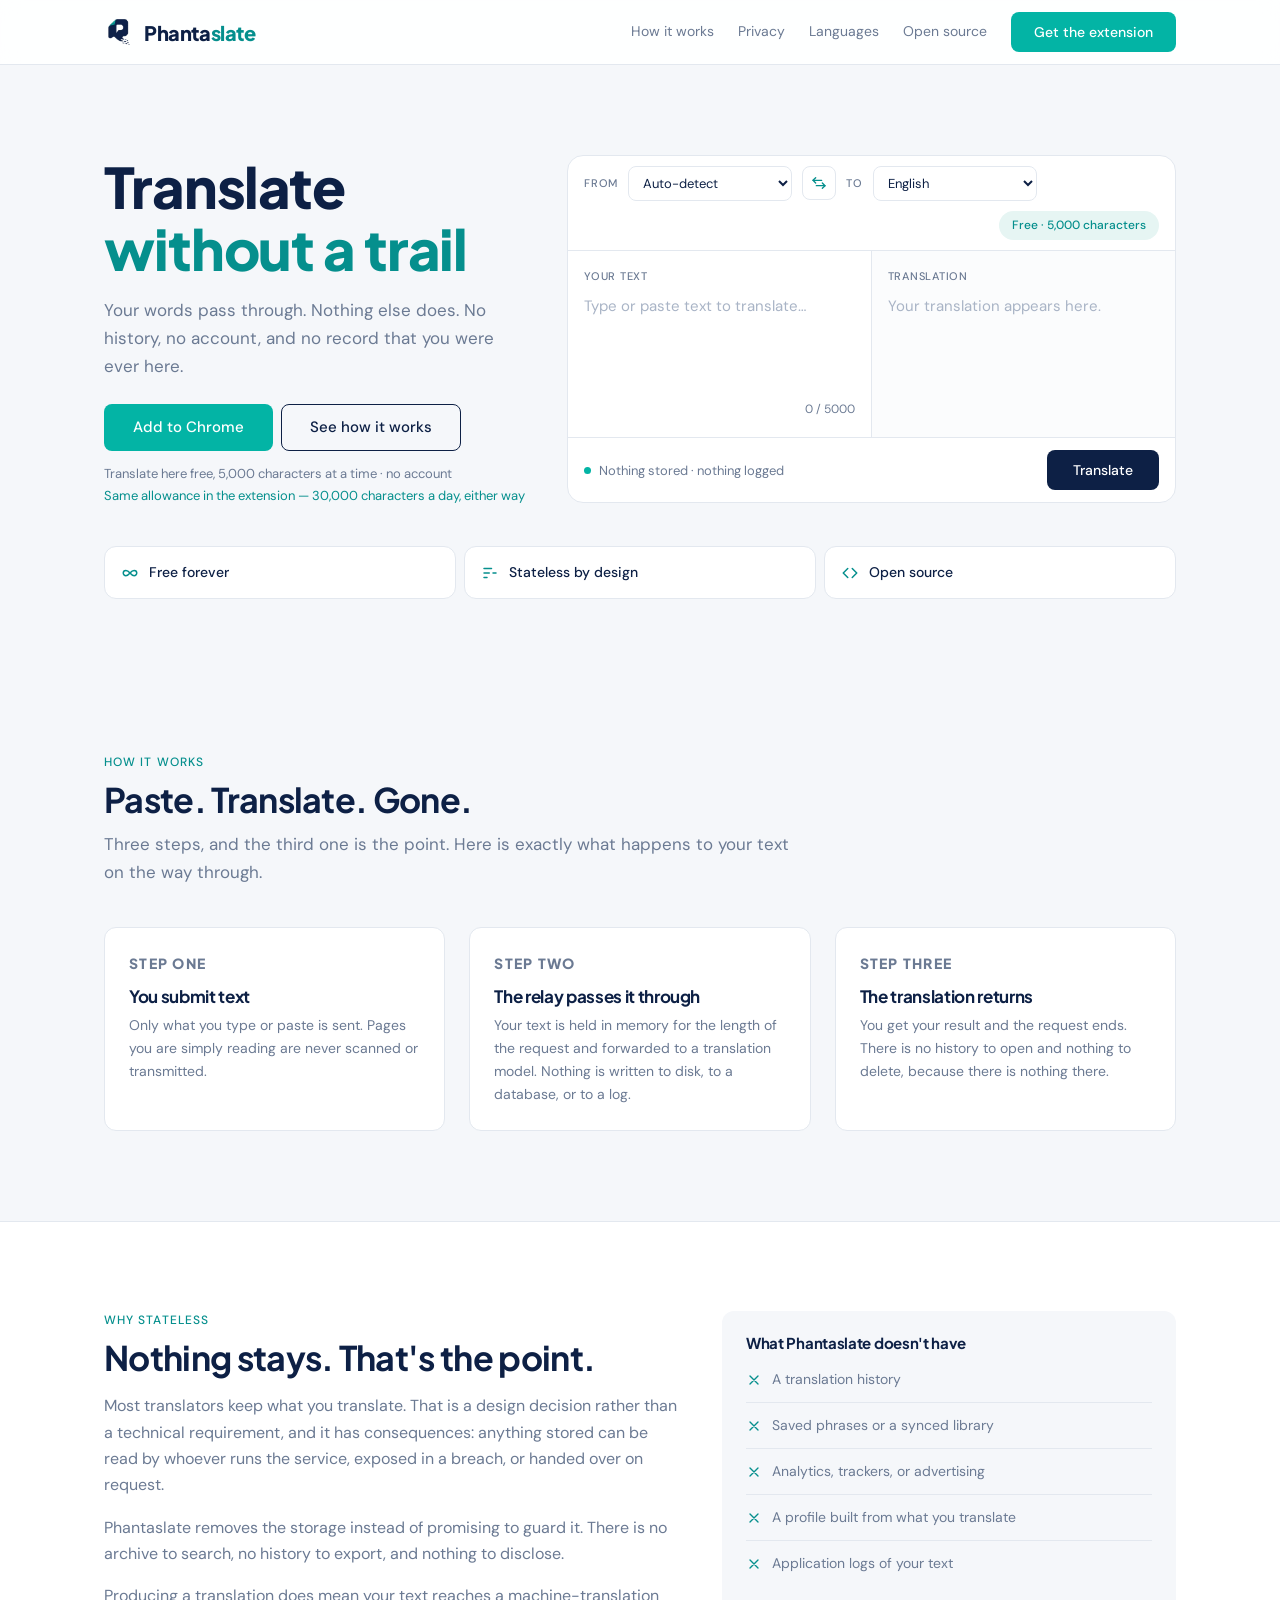
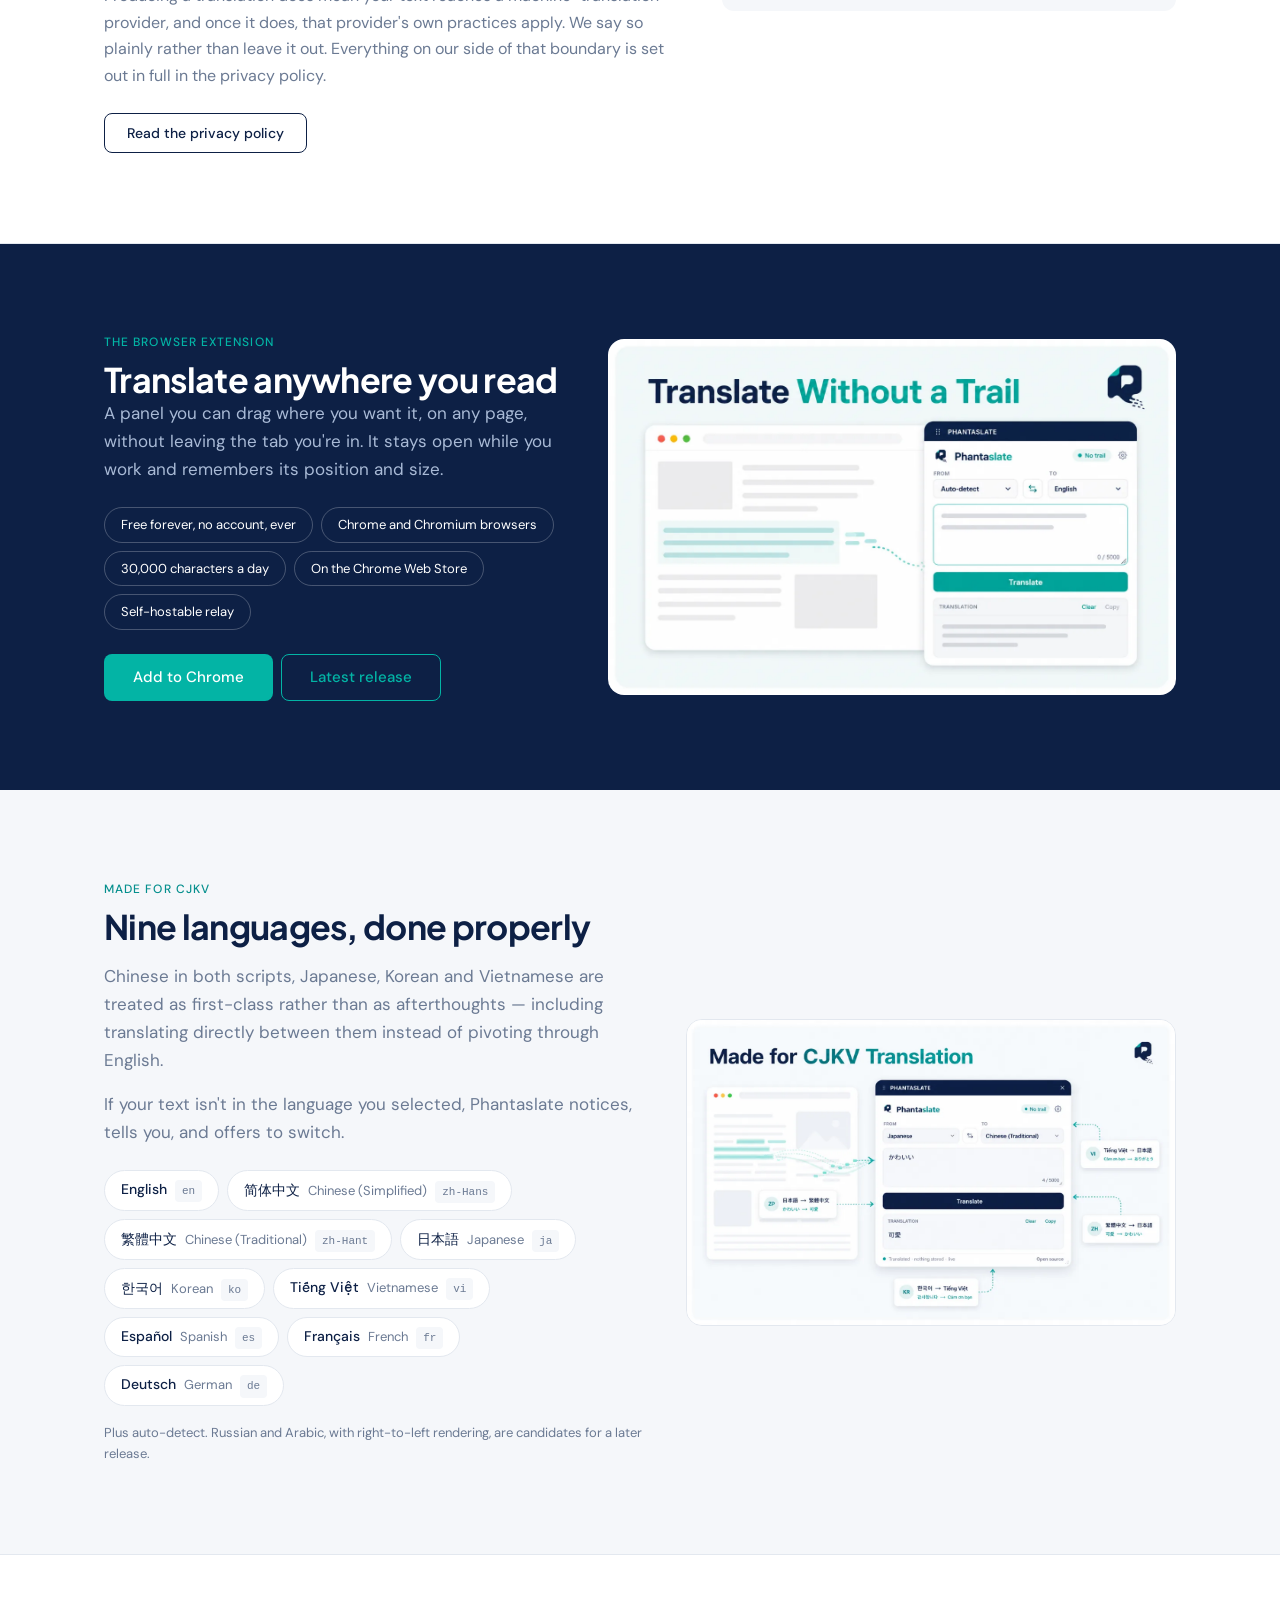
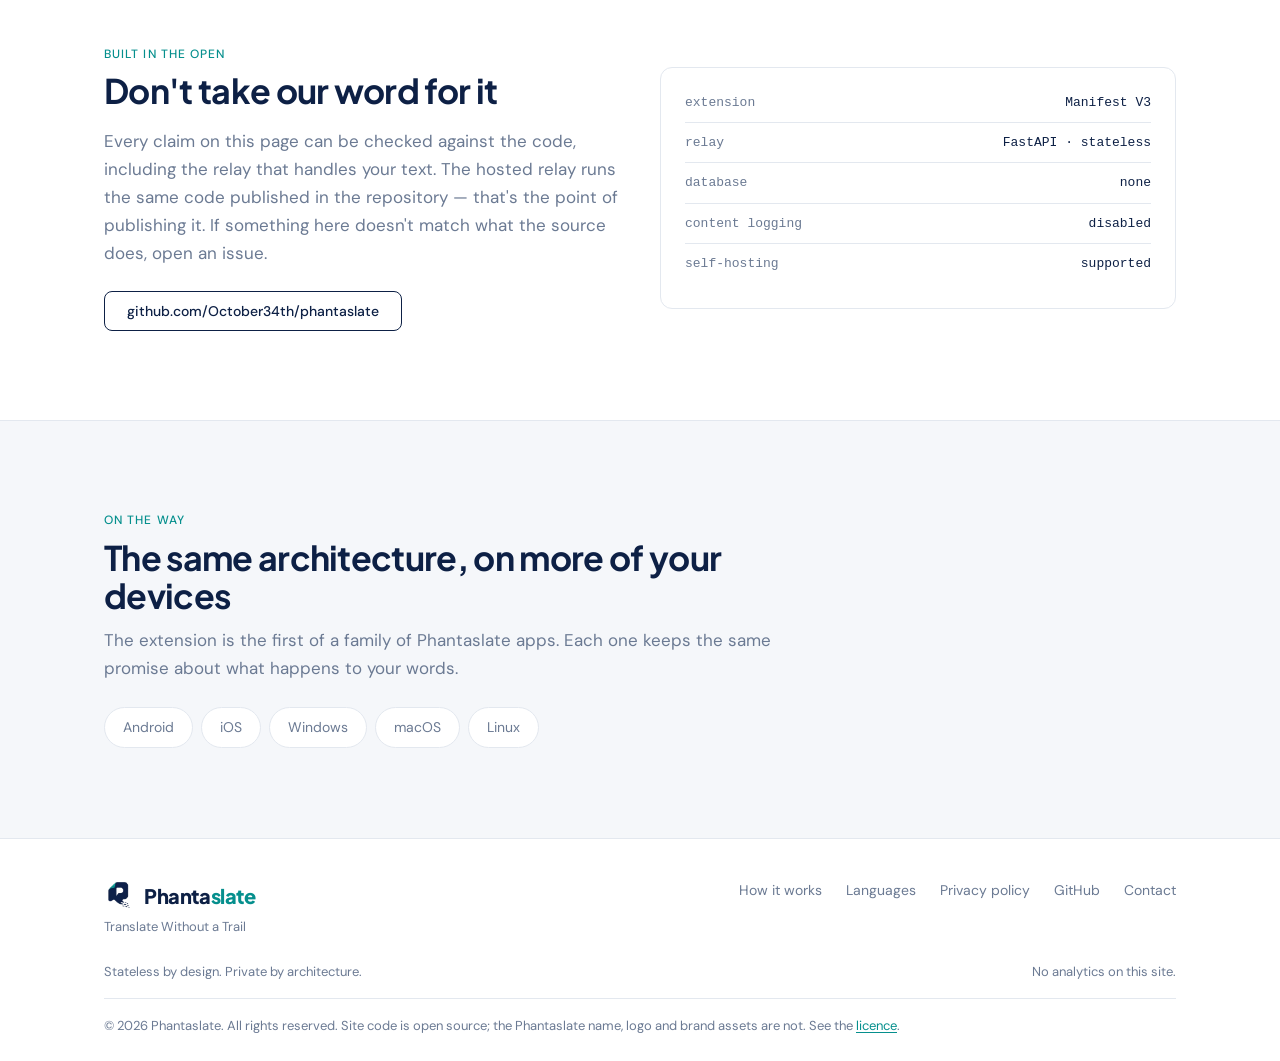
==== commit 129a26c2: "Sync website to v4 (rate limit v4)" ====
--- a/index.html
+++ b/index.html
@@ -66,15 +66,15 @@
         <p class="lede">Your words pass through. Nothing else does. No history, no account, and no record that you were ever here.</p>
 
         <div class="hero-actions">
-          <a class="btn btn-primary btn-lg" href="https://github.com/October34th/phantaslate">Get it on GitHub</a>
+          <a class="btn btn-primary btn-lg" href="https://chromewebstore.google.com/detail/phantaslate-translate-wit/nmekbfmjegpjkpkobippkkbnnlhimijm">Add to Chrome</a>
           <a class="btn btn-outline btn-lg" href="#how">See how it works</a>
         </div>
 
-        <p class="hero-note">Translate here free, 1,000 characters at a time · no account<br><span class="pending">The extension raises that to 5,000 per translation, 20,000 a day</span></p>
+        <p class="hero-note">Translate here free, 5,000 characters at a time · no account<br><span class="pending">Same allowance in the extension — 30,000 characters a day, either way</span></p>
       </div>
 
       <!-- Live translation panel. Limits are enforced by the relay, not
-           here — see assets/js/translate.js and relay/web_limits.py. -->
+           here — see assets/js/translate.js and relay/ratelimit.py. -->
       <div class="panel" id="demo">
 
         <div class="panel-bar">
@@ -90,16 +90,16 @@
           <label class="bar-label" for="to">To</label>
           <select class="lang-select" id="to" aria-label="Target language"></select>
 
-          <span class="cap-pill">Free · 1,000 characters</span>
+          <span class="cap-pill">Free · 5,000 characters</span>
         </div>
 
         <div class="panes" id="panes">
           <div class="pane pane-source">
             <label class="pane-label" for="source">Your text</label>
-            <textarea id="source" class="cjk-any" rows="4" maxlength="1000" placeholder="Type or paste text to translate…"></textarea>
+            <textarea id="source" class="cjk-any" rows="4" maxlength="5000" placeholder="Type or paste text to translate…"></textarea>
             <div class="pane-foot">
               <button class="linkbtn" id="clear" type="button" hidden>Clear</button>
-              <span class="push" id="count">0 / 1000</span>
+              <span class="push" id="count">0 / 5000</span>
             </div>
           </div>
 
@@ -236,13 +236,13 @@
         <div class="ext-claims">
           <span class="claim">Free forever, no account, ever</span>
           <span class="claim">Chrome and Chromium browsers</span>
-          <span class="claim">5,000 characters per translation</span>
-          <span class="claim claim-pending">Chrome Web Store listing pending</span>
+          <span class="claim">30,000 characters a day</span>
+          <span class="claim">On the Chrome Web Store</span>
           <span class="claim">Self-hostable relay</span>
         </div>
 
         <div class="ext-actions">
-          <a class="btn btn-primary btn-lg" href="https://github.com/October34th/phantaslate">Install from GitHub</a>
+          <a class="btn btn-primary btn-lg" href="https://chromewebstore.google.com/detail/phantaslate-translate-wit/nmekbfmjegpjkpkobippkkbnnlhimijm">Add to Chrome</a>
           <a class="btn btn-onnavy btn-lg" href="https://github.com/October34th/phantaslate/releases">Latest release</a>
         </div>
       </div>
